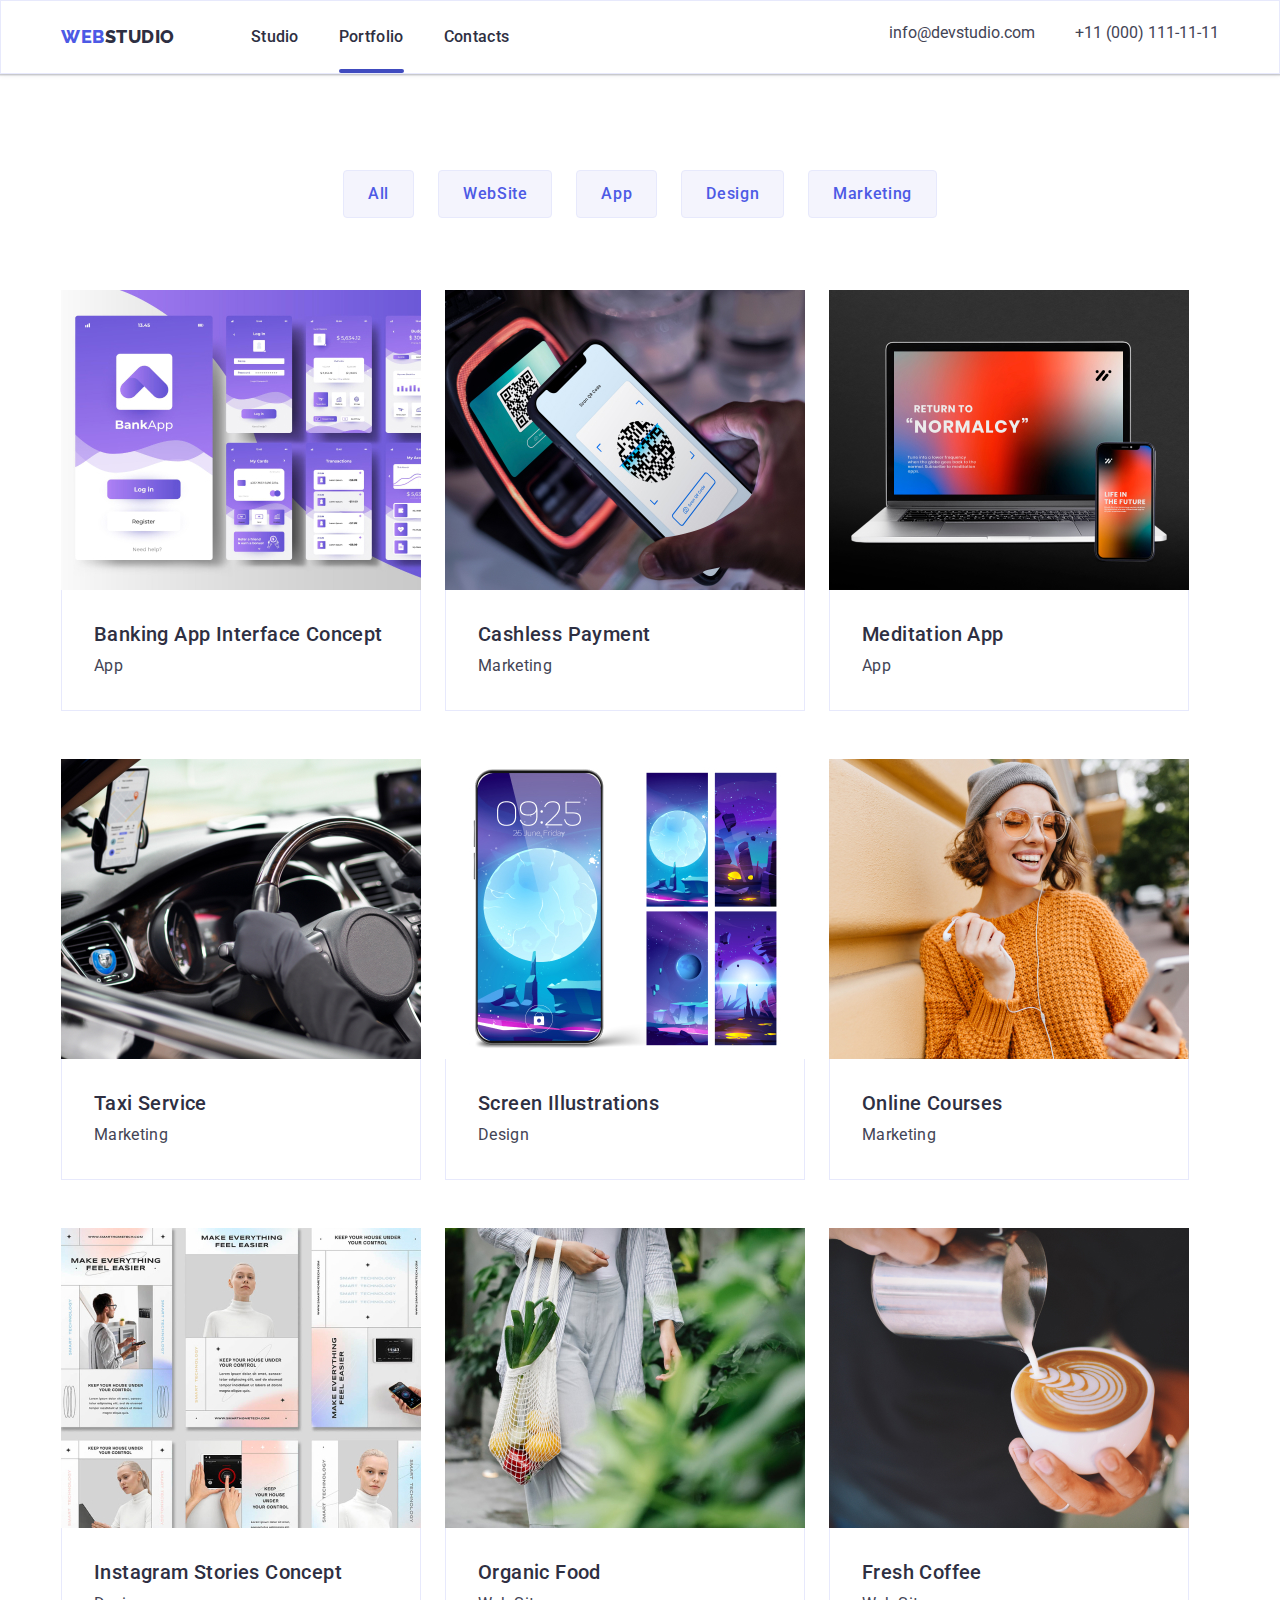
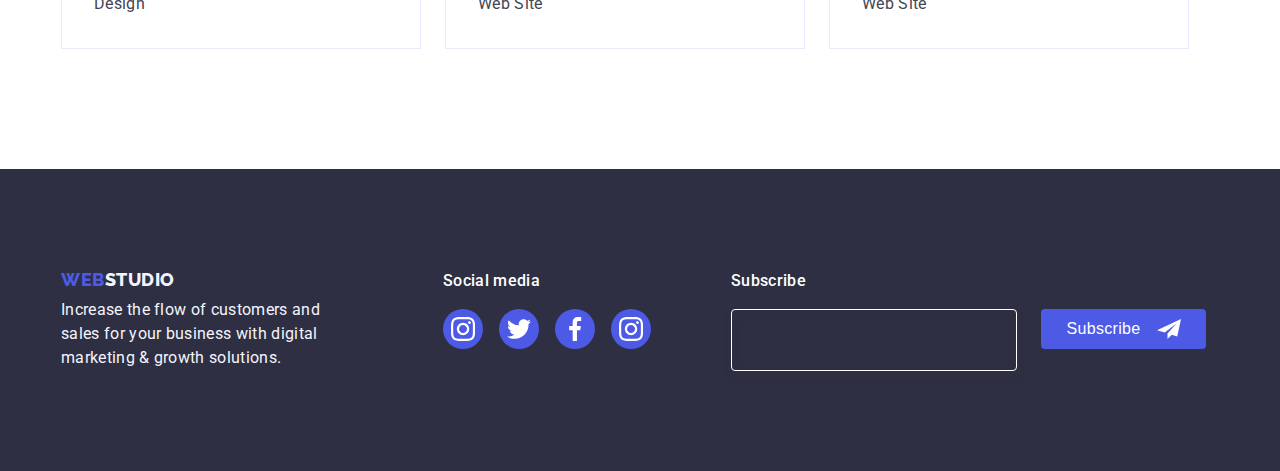
==== portfolio.html @ 652c067f "new repository" ====
<!DOCTYPE html>
<html lang="en">
  <head>
    <meta charset="UTF-8" />
    <meta http-equiv="X-UA-Compatible" content="IE=edge" />
    <meta name="viewport" content="width=device-width, initial-scale=1.0" />
    <link
      rel="stylesheet"
      href="https://cdnjs.cloudflare.com/ajax/libs/modern-normalize/1.1.0/modern-normalize.min.css"
      integrity="sha512-wpPYUAdjBVSE4KJnH1VR1HeZfpl1ub8YT/NKx4PuQ5NmX2tKuGu6U/JRp5y+Y8XG2tV+wKQpNHVUX03MfMFn9Q=="
      crossorigin="anonymous"
      referrerpolicy="no-referrer"
    />
    <link rel="stylesheet" href="css/styles.css" />
    <link rel="preconnect" href="https://fonts.googleapis.com" />
    <link rel="preconnect" href="https://fonts.gstatic.com" crossorigin />
    <link
      href="https://fonts.googleapis.com/css2?family=Raleway:wght@800&family=Roboto:wght@400;500;700&display=swap"
      rel="stylesheet"
    />
    <title>webstudio</title>
  </head>
  <body>
    <!-- heder -->
    <header class="top-header">
      <div class="contejner header-cobntejner">
        <nav class="navigation">
          <a class="logo link" href="./index.html"
            >Web<span class="logo-color">Studio</span></a
          >
          <ul class="header-list list">
            <li class="header-item">
              <a class="header-link link" href="./index.html">Studio</a>
            </li>
            <li class="header-item">
              <a class="header-link link curent" href="./portfolio.html"
                >Portfolio</a
              >
            </li>
            <li class="header-item">
              <a class="header-link link" href="">Contacts</a>
            </li>
          </ul>
        </nav>

        <address class="header-address">
          <ul class="header-address-list list">
            <li>
              <a class="mail-list link" href="mailto:info@devstudio.com"
                >info@devstudio.com</a
              >
            </li>
            <li>
              <a class="mail-list link" href="tel:+110001111111"
                >+11 (000) 111-11-11</a
              >
            </li>
          </ul>
        </address>
      </div>
    </header>

    <main class="main-sektion">
      <!-- sektione1(portfolio) -->
      <section class="sektion-btn">
        <div class="contejner">
          <h1 hidden>portfolio</h1>
          <ul class="portrtfolio-list list">
            <li class="portfolio-item">
              <button class="filters-btn" type="button">All</button>
            </li>
            <li class="portfolio-item">
              <button class="filters-btn" type="button">WebSite</button>
            </li>
            <li class="portfolio-item">
              <button class="filters-btn" type="button">App</button>
            </li>
            <li class="portfolio-item">
              <button class="filters-btn" type="button">Design</button>
            </li>
            <li class="portfolio-item">
              <button class="filters-btn" type="button">Marketing</button>
            </li>
          </ul>
        </div>

        <!-- sektione2 (portfolio) -->
        <div class="sektion-portfolio-contejner contejner">
          <ul class="btn-list list">
            <li class="lisr-item-btn">
              <div class="contejner-porfolio-wrap">
                <a class="img-btn link" href="">
                  <img src="images/sekton-portfolio/img.jpg" alt="banking app"
                /></a>
                <div class="portfolio-contejner-text">
                  <p class="portfolio-cover-text">
                    14 Stylish and User-Friendly App Design Concepts · Task
                    Manager App · Calorie Tracker App · Exotic Fruit Ecommerce
                    App · Cloud Storage App
                  </p>
                </div>
              </div>
              <div class="btn-contejner">
                <h2 class="sektion-btn-name-app">
                  Banking App Interface Concept
                </h2>
                <p class="sektion-btn-text">App</p>
              </div>
            </li>
            <li class="lisr-item-btn">
              <div class="contejner-porfolio-wrap">
                <a class="img-btn link" href="">
                  <img
                    src="images/sekton-portfolio/img2.jpg"
                    alt="cashless payment"
                /></a>
                <div class="portfolio-contejner-text">
                  <p class="portfolio-cover-text">
                    14 Stylish and User-Friendly App Design Concepts · Task
                    Manager App · Calorie Tracker App · Exotic Fruit Ecommerce
                    App · Cloud Storage App
                  </p>
                </div>
              </div>
              <div class="btn-contejner">
                <h2 class="sektion-btn-name-app">Cashless Payment</h2>
                <p class="sektion-btn-text">Marketing</p>
              </div>
            </li>
            <li class="lisr-item-btn">
              <div class="contejner-porfolio-wrap">
                <a class="img-btn link" href="">
                  <img
                    src="images/sekton-portfolio/img3.jpg"
                    alt="meditation app"
                /></a>
                <div class="portfolio-contejner-text">
                  <p class="portfolio-cover-text">
                    14 Stylish and User-Friendly App Design Concepts · Task
                    Manager App · Calorie Tracker App · Exotic Fruit Ecommerce
                    App · Cloud Storage App
                  </p>
                </div>
              </div>
              <div class="btn-contejner">
                <h2 class="sektion-btn-name-app">Meditation App</h2>
                <p class="sektion-btn-text">App</p>
              </div>
            </li>
            <li class="lisr-item-btn">
              <div class="contejner-porfolio-wrap">
                <a class="img-btn link" href="">
                  <img
                    src="images/sekton-portfolio/img4.jpg"
                    alt="taxi service"
                /></a>
                <div class="portfolio-contejner-text">
                  <p class="portfolio-cover-text">
                    14 Stylish and User-Friendly App Design Concepts · Task
                    Manager App · Calorie Tracker App · Exotic Fruit Ecommerce
                    App · Cloud Storage App
                  </p>
                </div>
              </div>
              <div class="btn-contejner">
                <h2 class="sektion-btn-name-app">Taxi Service</h2>
                <p class="sektion-btn-text">Marketing</p>
              </div>
            </li>
            <li class="lisr-item-btn">
              <div class="contejner-porfolio-wrap">
                <a class="img-btn link" href="">
                  <img
                    src="images/sekton-portfolio/img5.jpg"
                    alt="screen illustrations"
                /></a>
                <div class="portfolio-contejner-text">
                  <p class="portfolio-cover-text">
                    14 Stylish and User-Friendly App Design Concepts · Task
                    Manager App · Calorie Tracker App · Exotic Fruit Ecommerce
                    App · Cloud Storage App
                  </p>
                </div>
              </div>
              <div class="btn-contejner">
                <h2 class="sektion-btn-name-app">Screen Illustrations</h2>
                <p class="sektion-btn-text">Design</p>
              </div>
            </li>
            <li class="lisr-item-btn">
              <div class="contejner-porfolio-wrap">
                <a class="img-btn link" href="">
                  <img
                    src="images/sekton-portfolio/img6.jpg"
                    alt="Online Courses"
                /></a>
                <div class="portfolio-contejner-text">
                  <p class="portfolio-cover-text">
                    14 Stylish and User-Friendly App Design Concepts · Task
                    Manager App · Calorie Tracker App · Exotic Fruit Ecommerce
                    App · Cloud Storage App
                  </p>
                </div>
              </div>
              <div class="btn-contejner">
                <h2 class="sektion-btn-name-app">Online Courses</h2>
                <p class="sektion-btn-text">Marketing</p>
              </div>
            </li>
            <li class="lisr-item-btn">
              <div class="contejner-porfolio-wrap">
                <a class="img-btn link" href="">
                  <img
                    src="images/sekton-portfolio/img7.jpg"
                    alt="instagram stories concept"
                /></a>
                <div class="portfolio-contejner-text">
                  <p class="portfolio-cover-text">
                    14 Stylish and User-Friendly App Design Concepts · Task
                    Manager App · Calorie Tracker App · Exotic Fruit Ecommerce
                    App · Cloud Storage App
                  </p>
                </div>
              </div>
              <div class="btn-contejner">
                <h2 class="sektion-btn-name-app">Instagram Stories Concept</h2>
                <p class="sektion-btn-text">Design</p>
              </div>
            </li>
            <li class="lisr-item-btn">
              <div class="contejner-porfolio-wrap">
                <a class="img-btn link" href="">
                  <img
                    src="images/sekton-portfolio/img8.jpg"
                    alt="organic food"
                /></a>
                <div class="portfolio-contejner-text">
                  <p class="portfolio-cover-text">
                    14 Stylish and User-Friendly App Design Concepts · Task
                    Manager App · Calorie Tracker App · Exotic Fruit Ecommerce
                    App · Cloud Storage App
                  </p>
                </div>
              </div>
              <div class="btn-contejner">
                <h2 class="sektion-btn-name-app">Organic Food</h2>
                <p class="sektion-btn-text">Web Site</p>
              </div>
            </li>
            <li class="lisr-item-btn">
              <div class="contejner-porfolio-wrap">
                <a class="img-btn link" href="">
                  <img
                    src="images/sekton-portfolio/img9.jpg"
                    alt="fresh coffee"
                /></a>
                <div class="portfolio-contejner-text">
                  <p class="portfolio-cover-text">
                    14 Stylish and User-Friendly App Design Concepts · Task
                    Manager App · Calorie Tracker App · Exotic Fruit Ecommerce
                    App · Cloud Storage App
                  </p>
                </div>
              </div>
              <div class="btn-contejner">
                <h2 class="sektion-btn-name-app">Fresh Coffee</h2>
                <p class="sektion-btn-text">Web Site</p>
              </div>
            </li>
          </ul>
        </div>
      </section>
    </main>
    <!-- ------------------------footer--------------------- -->
    <footer class="bottom-sektion">
      <div class="footer-item contejner">
        <div class="">
          <a class="logo-footer link" href="./index.html"
            >Web<span class="logo-color-footer">Studio</span></a
          >
          <p class="footer-text">
            Increase the flow of customers and sales for your business with
            digital marketing & growth solutions.
          </p>
        </div>
        <div class="soc-contejner">
          <p class="social-text">Social media</p>
          <ul class="footer-soc-list list">
            <li class="footer-soc-item">
              <a href="" class="footer-soc-link link">
                <svg class="footer-icon" width="24" height="24">
                  <use href="./images/icons.svg#icon-instagram"></use>
                </svg>
              </a>
            </li>
            <li class="footer-soc-item">
              <a href="" class="footer-soc-link link">
                <svg class="footer-icon" width="24" height="24">
                  <use href="./images/icons.svg#icon-twitter"></use>
                </svg>
              </a>
            </li>
            <li class="footer-soc-item">
              <a href="" class="footer-soc-link link">
                <svg class="footer-icon" width="24" height="24">
                  <use href="./images/icons.svg#icon-facebook"></use>
                </svg>
              </a>
            </li>
            <li class="footer-soc-item">
              <a href="" class="footer-soc-link link">
                <svg class="footer-icon" width="24" height="24">
                  <use href="./images/icons.svg#icon-instagram"></use>
                </svg>
              </a>
            </li>
          </ul>
        </div>
        <div class="subscribe-sectione">
          <form>
            <div class="sub-btn-wrap">
              <p class="sub-text">Subscribe</p>
              <div class="sub-input-sektion">
                <input
                  name="email"
                  class="sub-input"
                  type="email"
                  required=""
                />
                <button class="sub-btn">
                  Subscribe<svg class="sub-icons">
                    <use href="./images/icons.svg#icon-frame"></use>
                  </svg>
                </button>
              </div>
            </div>
          </form>
        </div>
      </div>
    </footer>
  </body>
</html>
---- css/styles.css ----
body{ max-width: 1440px;
font-family: "Roboto", sans-serif;
color: #434455;
background-color: #FFFFFF;
padding: 0;
margin: 0 auto;
}
.list{ list-style: none; 
    padding: 0;
    margin: 0;
}

h1, h2, h3, h4, h5, h6{ margin: 0; }

p{ margin: 0;}

a, button {cursor: pointer;}


.link{ text-decoration: none;

}
:root {
    --color-slate: #8E8F99;
    --brand-color: #3f51b5;
    --color-ocean: #404BBF;}

/* -----------heder----------- */
.top-header{border: solid 1px #E7E9FC;
    box-shadow: 
    0px 2px 1px rgba(46, 47, 66, 0.08),
    0px 1px 1px rgba(46, 47, 66, 0.16),
    0px 1px 6px rgba(46, 47, 66, 0.08);
}
.navigation{
    display: flex;
    margin-right: auto;
    

}
.contejner{
width: 1158px;
margin: auto;
padding: 0 15px;


}
.header-cobntejner{
    display: flex;
}
.logo{ 
    font-family: "Raleway", sans-serif;
    font-style: normal;
    font-weight: 800;
    font-size: 18px;
    line-height: 1.17;
    display: flex;
    align-items: center;
    letter-spacing: 0.03em;
    text-transform: uppercase;
    color:#4d5ae5;
    margin-right: 76px;


}
.logo-color{
color:#2e2f42
}


.header-list{
display: flex;

}


.header-link{
    display: flex;
    font-weight: 500;
    font-size: 16px;
    line-height: 1.5;
    align-items: center;
    letter-spacing: 0.02em;
    color: #2E2F42;
    padding-top: 24px;
    padding-bottom: 24px;

}

.header-link:is(:hover, :focus){ color:#404BBF;
transition: transform 250ms linear;
}

.curent{
    position: relative;
}

.curent::after {
    content: "";
    width: 100%;
    height: 4px;
    left: 0;
    bottom: 0;
    position: absolute;
    border-radius: 2px;
    background-color: #404BBF;
}

.header-item{margin-right: 40px;}

.header-address{
padding: 20px 0;
}
.header-address-list{
    display: flex;
    gap: 40px;
}

.mail-list{
    font-style: normal;
    font-weight: 400;
    font-size: 16px;
    line-height: 1.5;;
    color: #434455;
    gap: 40px;
}

.mail-list:is(:hover, :focus) {
    color: #404BBF
}

/* -----------section1----------- */
.hero{
    background: #2E2F42;
    background-image:linear-gradient(
        rgba(46, 47, 66, 0.7),
        rgba(46, 47, 66, 0.7)
    ),
    url(../images/hero_bg.jpg);
    background-repeat: no-repeat;
    background-position: center;
    background-size: cover;
    padding: 188px 0;
}

.hero-text{
    max-width: 496px;
    font-weight: 700;
    font-size: 56px;
    line-height: 1.07;
    text-align: center;
    letter-spacing: 0.02em;
    color: #FFFFFF;
    margin: auto;
    margin-bottom: 48px;
}


.hero-btn{
    width: 169px;
    height: 56px;
    font-weight: 500;
    font-size: 16px;
    line-height: 1.5;
    display: block;
    align-items: center;
    letter-spacing: 0.04em;
    color: #FFFFFF;
    background: #4D5AE5;
    margin: auto;
    border-radius: 4px;
    border: none;
}

    .hero-btn:is(:hover, :focus) {
    background-color: #404BBF;
    cursor: pointer;
    border: none;}
    



/* ---------------------------------section2------------------------ */
.setion-produkt-procesing{
    padding: 120px 0;
}

.products-procesing{
display: flex;
}
.products-procesing-title{
    font-weight: 500;
    font-size: 20px;
    line-height: 1.2;
    letter-spacing: 0.02em;
    color: #2E2F42;
    margin-bottom: 8px;
    

}
.produkt-svg-images{
margin-bottom: 8PX;
}
.list-produkt{
    margin-right: 24px;

}

.produkt-icon-link{
    width: 262px;
    height: 112px;   
    background: #F4F4FD;
    border-radius: 4px;
    display: flex;
    align-items: center;
    justify-content: center;
    margin-bottom: 8px;
}


.products-procesing-text{
    font-weight: 400;
    font-size: 16px;
    line-height: 1.5;
    letter-spacing: 0.02em;
    color: #434455;
    width: 264px;
    
}





/* -----------section3----------- */
.projekt{
padding-bottom: 120px;
}
.projekt-title{
    text-align: center;
    font-weight: 700;
    font-size: 36px;
    line-height: 1.11;
    letter-spacing: 0.02em;
    text-transform: capitalize;
    color: #2e2f42;
    margin: auto;
    margin-bottom: 72px;

}
.projekt-contejner{
    display: flex;
    flex-wrap: wrap;

}

.projekt-list{
    display: flex;
    gap: 24px ;
}
.projekt-foto{
display: block;
    width: 100%;
    height: auto;
}
/* -----------section4----------- */
.team-sektion{
    background-color: #F4F4FD;
    padding: 120px 0;

}

.team{
    font-weight: 700;
    font-size: 36px;
    line-height: 1.11;
    text-align: center;
    letter-spacing: 0.02em;
    text-transform: capitalize;
    color:#2e2f42;
    margin-bottom: 72px;


}
.team-item{
    display: flex;
    gap: 24px;

}

.team-list-foto{
background-color: #FFFFFF;

}

.team-foto{display: block;
    width: 100%;
    height: auto;

}
.text-contejner{
    padding: 32px 0;
}


.team-name{
    font-weight: 500;
    font-size: 20px;
    line-height: 1.2;
    text-align: center;
    letter-spacing: 0.02em;
    color: #2E2F42;
    margin-bottom: 8px;
}
.team-position{
    font-weight: 400;
    font-size: 16px;
    line-height: 1.5;
    text-align: center;
    letter-spacing: 0.02em;
    margin-bottom: 8px;
}

.team-soc-list {
    display: flex;
    justify-content: center;
    gap: 24px;
}

.team-soc-item {
    width: 40px;
    height: 40px;
}

.team-soc-link {
    width: 100%;
    height: 100%;
    border-radius: 50%;
    background-color: #4D5AE5;
    display: flex;
    align-items: center;
    justify-content: center;
}
.team-soc-link:is(:hover, :focus){
    background-color: #404BBF;
}
.team-icon{
    fill: #F4F4FD;
}
/* ------------------sektion 5------------------- */
.customers {padding: 120px;
}

.customers-title {font-family: 'Roboto';
    font-style: normal;
    font-weight: 700;
    font-size: 36px;
    line-height: 1.11;
    text-align: center;
    letter-spacing: 0.02em;
    text-transform: capitalize;
    margin-bottom: 72px;
}

.customers-list {
    display: flex;
    justify-content: center;
    gap: 24px;
}
.customers-link:is(:hover, :focus){
border-color: #404BBF;
    transition: transform 250ms linear;
}
.customers-item{
    width: 168px;
    height: 88px;
}



.customers-link{
    width: 100%;
    height: 100%;
    display: flex;
    align-items: center;
    justify-content: center;
    border: 1px solid #8E8F99;
    border-radius: 4px;
    color: var(--color-slate)
}
.custom-icon{
    fill: var(--color-slate);
}
.customers-link:hover > .custom-icon{
    fill: var(--color-ocean)
}



/* -----------footer----------- */
.bottom-sektion{
    background-color: #2e2f42;
    padding: 100px 0;
}

.footer-item{
display: flex;
}
.logo-footer{
margin-bottom: 8px;
}

.footer-text {
    font-weight: 400;
    font-size: 16px;
    line-height: 0.66;
    letter-spacing: 0.02em;
    color: #F4F4FD;
}

.soc-contejner{
margin-right: 80px;
}
.social-text{
    font-family: 'Roboto';
    font-style: normal;
    font-weight: 500;
    font-size: 16px;
    line-height: 1.5;
    letter-spacing: 0.02em;
    color: #FFFFFF;
    margin-bottom: 16px;
}
.logo-color-footer{
    color: #f4f4fd;
}
.logo-footer{
    font-family: "Raleway", sans-serif;
    font-style: normal;
    font-weight: 800;
    font-size: 18px;
    line-height: 1.17;
    display: flex;
    align-items: center;
    letter-spacing: 0.03em;
    text-transform: uppercase;
    color: #4d5ae5

}

.footer-text{
    font-weight: 400;
    font-size: 16px;
    line-height: 1.5;
    letter-spacing: 0.02em;
    color: #f4f4fd;
    width: 262px;
    margin-right: 120px;
}

.social-text {
    width: 208px;
    display: flex;
}

.footer-soc-list {
    display: flex;
    justify-content: center;
    gap: 16px;

}

.footer-soc-item {
    width: 40px;
    height: 40px;
    display: inline-block;
}
.footer-soc-item :is(:hover, :focus) {
    background: #31D0AA;
    transition: transform 250ms linear;

}

.footer-soc-link {
    width: 100%;
    height: 100%;
    border-radius: 50%;
    background-color: #4D5AE5;
    display: flex;
    align-items: center;
    justify-content: center;
}


.footer-icon {
    fill: #FFFFFF ;
}
/* ------------------ sektione1(portfolio) ------------- */
.main-sektion{
    padding-top: 96px;
    padding-bottom: 120px ;
}


.portrtfolio-list {
    display: flex;
    padding-left: 0;
    margin-bottom: 72px ;
    justify-content: center;
    gap: 24px;

}
img{display: block;
max-width: 100%;
height: auto;}


.filters-btn{
    font-family: "Roboto", sans-serif;
    font-weight: 500;
    font-size: 16px;
    line-height: 1.5;
    display: flex;
    align-items: center;
    text-align: center;
    letter-spacing: 0.04em;
    color: #4d5ae5;
    background-color:#F4F4FD transparent;
    cursor: pointer;
    padding: 12px 24px 12px 24px;
    border-radius: 4px;
    display: flex;
    border: 1px solid #E7E9FC;
    flex-direction: row;
    align-items: center;
    height: 48px;
    background: #F4F4FD;
}

    .filters-btn:is(:hover, :focus) {
    color: #FFFFFF;
    background-color: #404BBF;
    cursor: pointer;
    box-shadow:
    0px 1px 6px rgba(46, 47, 66, 0.08),
    0px 1px 1px rgba(46, 47, 66, 0.16),
    0px 2px 1px rgba(46, 47, 66, 0.08);
}
.btn-contejner{
    border: bottom, left, right,#E7E9FC  1px; 
    padding: 32px;
}
/* ------------------ sektione2 (portfolio) ------------- */

.btn-list {
    display: flex;
    flex-wrap: wrap;
    gap: 48px 24px;
}

.contejner-porfolio-wrap {
    position: relative;
    overflow: hidden;
}

.img-btn {
    display: block;
    ;
}

.lisr-item-btn:hover {
    box-shadow:
        0px 1px 6px rgba(46, 47, 66, 0.08),
        0px 1px 1px rgba(46, 47, 66, 0.16),
        0px 2px 1px rgba(46, 47, 66, 0.08);
}

.lisr-item-btn:hover .portfolio-cover-text {
    transform: translate(0);
}

.portfolio-cover-text {
    position: absolute;
    padding: 40px;
    top: 0;
    background-color: #4D5AE5;
    color: #ffffff;
    height: 100%;
    transform: translateY(100%);
    transition: transform 250ms ease-in-out;
    overflow: auto;
    font-weight: 400;
    font-size: 16px;
    letter-spacing: 0.02em;
}

.sektion-btn-name-app {
    font-weight: 500;
    font-size: 20px;
    line-height: 1.2;
    letter-spacing: 0.02em;
    color: #2E2F42;
    margin-bottom: 8px;
}

.sektion-btn-text {
    font-weight: 400;
    font-size: 16px;
    line-height: 1.5;
    letter-spacing: 0.02em;
    color: #434455;
}

.sub-input-sektion{
display: flex;
}
.sub-text {
    font-style: normal;
    font-weight: 500;
    font-size: 16px;
    line-height: 1.5;
    letter-spacing: 0.02em;
    margin-bottom: 16px;
    color: #ffffff;
}

.sub-btn{
    width: 165px;
    height: 40px;
    border-radius: 4px;
    background-color: #4D5AE5;
    border: none;
    color: #FFFFFF;
    font-weight: 500;
    font-size: 16px;
    letter-spacing: 0.02em;
    color: #FFFFFF;
    display: flex;
    justify-content: center;
    align-items: center;
    gap: 16px;
}

.sub-icons{
    width: 24px;
    height: 24px;
    fill: #FFFFFF;
}
.btn-contejner {
    border-right-width: 1px;
    border-right-style: solid;
    border-right-color: #E7E9FC;
    border-bottom-width: 1px;
    border-bottom-style: solid;
    border-bottom-color: #E7E9FC;
    border-left-width: 1px;
    border-left-style: solid;
    border-left-color: #E7E9FC;
}

.subscribe-titel{
    font-weight: 500;
    font-size: 16px;
    line-height: 24px;
    letter-spacing: 0.02em;
    color: #FFFFFF; display: flex;

}
.sub-input{
    width: 264px;
    height: 40px;
    margin-right: 24px;
    border: 1px solid #FFFFFF;
    filter: drop-shadow(0px 4px 4px rgba(0, 0, 0, 0.15));
    border-radius: 4px;
    font-style: normal;
    font-weight: 400;
    font-size: 12px;
    background-color: transparent;
    color: #FFFFFF;
    padding: 10px

}

/* -----------------------------MODAL---------------------------- */

.backdrop{
    position: fixed;
    top: 0;
    width: 1440px;
    height: 100%;
    background-color: rgba(46, 47, 66, 0.4);
    transition: opacity 250ms ease-in-out, visibility 250ms ease-in-out;
}

.modal{
    width: 408px;
    background-color: #fff;
    border-radius: 4px;
    position: absolute;
    top: 50%;
    left: 50%;
    transform: translate(-50%, -50%) scale(1);
    transition: transform 250ms ease-in-out;
    padding-top: 72px;
    padding-right:  20px;
    padding-bottom: 20px;
    padding-left: 20px;
    
}
.backdrop.is-hidden .modal{
    transform: translate(-50%, -50%) scaleY(0);
}

.modal-btn{
    position: absolute;
    right: 24px;
    border-radius: 50px;
    border-color: transparent;
    background: transparent;
    transform: translateY(-130%);
}

.btn-close-icons
    {width: 24px;
    height: 24px;
    display: flex;
    fill: #2E2F42;
}

.is-hidden{
opacity: 0;
visibility: hidden;
pointer-events: none;
}
.modal-titel{ 
    font-style: 16px;
    font-weight: 500;
    text-align: center;
    line-height: 24px;
    letter-spacing: 0.02em;
    color: #2E2F42;
    margin-top: 24px;
    margin-bottom: 16px;
}
.input-wrap{
    position: relative;
}
.modal-form .modal-input:focus + .modal-icons {
    fill: #3f51b5;
}
.modal-input{
    width: 100%;
    height: 40px;
    border: 1px solid rgba(46, 47, 66, 0.4);
    border-radius: 4px;
    padding-left: 38px;
    outline: transparent;
}

.modal-input:focus{
    border-color: #4D5AE5;
}

.modal-input:focus + .modal-icons {
    fill: #4D5AE5;
}

.modal-icons{
    width: 18px;
    height: 24px;
    left: 16px;
    position:relative ;
    transform: translateY(-130%);
    justify-content: center;
    align-items: center;
    display: flex;
    fill: #2E2F42;
}

.modal-icons:focus{
    fill: var(--color-ocean);
}
.input-contejner{
    margin: 0 0 8px 0;
height: 58px;
}

.modal-label {
    font-weight: 400;
    font-size: 12px;
    letter-spacing: 0.01em;
    color: #8E8F99;
}

.modal-label::placeholder{
    font-size: 12px;
    color:rgba(46, 47, 66, 0.4);
}

.modal-label span{
    display: block;
    margin-bottom: 4px;
}

.send-btn{
    display: flex;
    width: 169px;
    height: 56px;
    align-items: center;
    background: #4D5AE5;
    box-shadow: 0px 4px 4px rgba(0, 0, 0, 0.15);
    border-radius: 4px;
    font-weight: 500;
    font-size: 16px;
    line-height: 1.5;
    color: #FFFFFF;
    border: none;
    margin: 0 auto;
    letter-spacing: 0.04em;
    justify-content: center;
}
.modal-textarea{
    width: 100%;
    height: 120px;
    border: 1px solid rgba(46, 47, 66, 0.4);
    border-radius: 4px;
    padding: 16px;
    outline: transparent;
    font-weight: 400;
    font-size: 12px;
    resize: none;
}
.modal-textarea:focus {
    border-color: #4D5AE5;
}
.check-text {
    font-weight: 400;
    font-size: 12px;
    letter-spacing: 0.04em;
    color: #8E8F99;
    display: flex;
    align-items: center;
    margin: 16px 0 24px;
}
.check-text::before {
    content: '';
    width: 16px;
    height: 16px;
    border: 1px solid rgba(46, 47, 66, 0.4);
    border-radius: 2px;
}
.input-check:checked + .check-text::before {
    background-color: #4D5AE5;
    border: none;
    background-image: url(../images/check.svg);
    background-position: center;
    background-repeat: no-repeat;

}
.visuallv-hidden { 
    position: absolute;
    width: 1px;
    height: 1px;
    margin: -1px;
    border: 0;
    padding: 0;
    white-space: nowrap;
    clip-path: inset (100%);
    clip: rect(0 0 0 0);
    overflow: hidden;
}
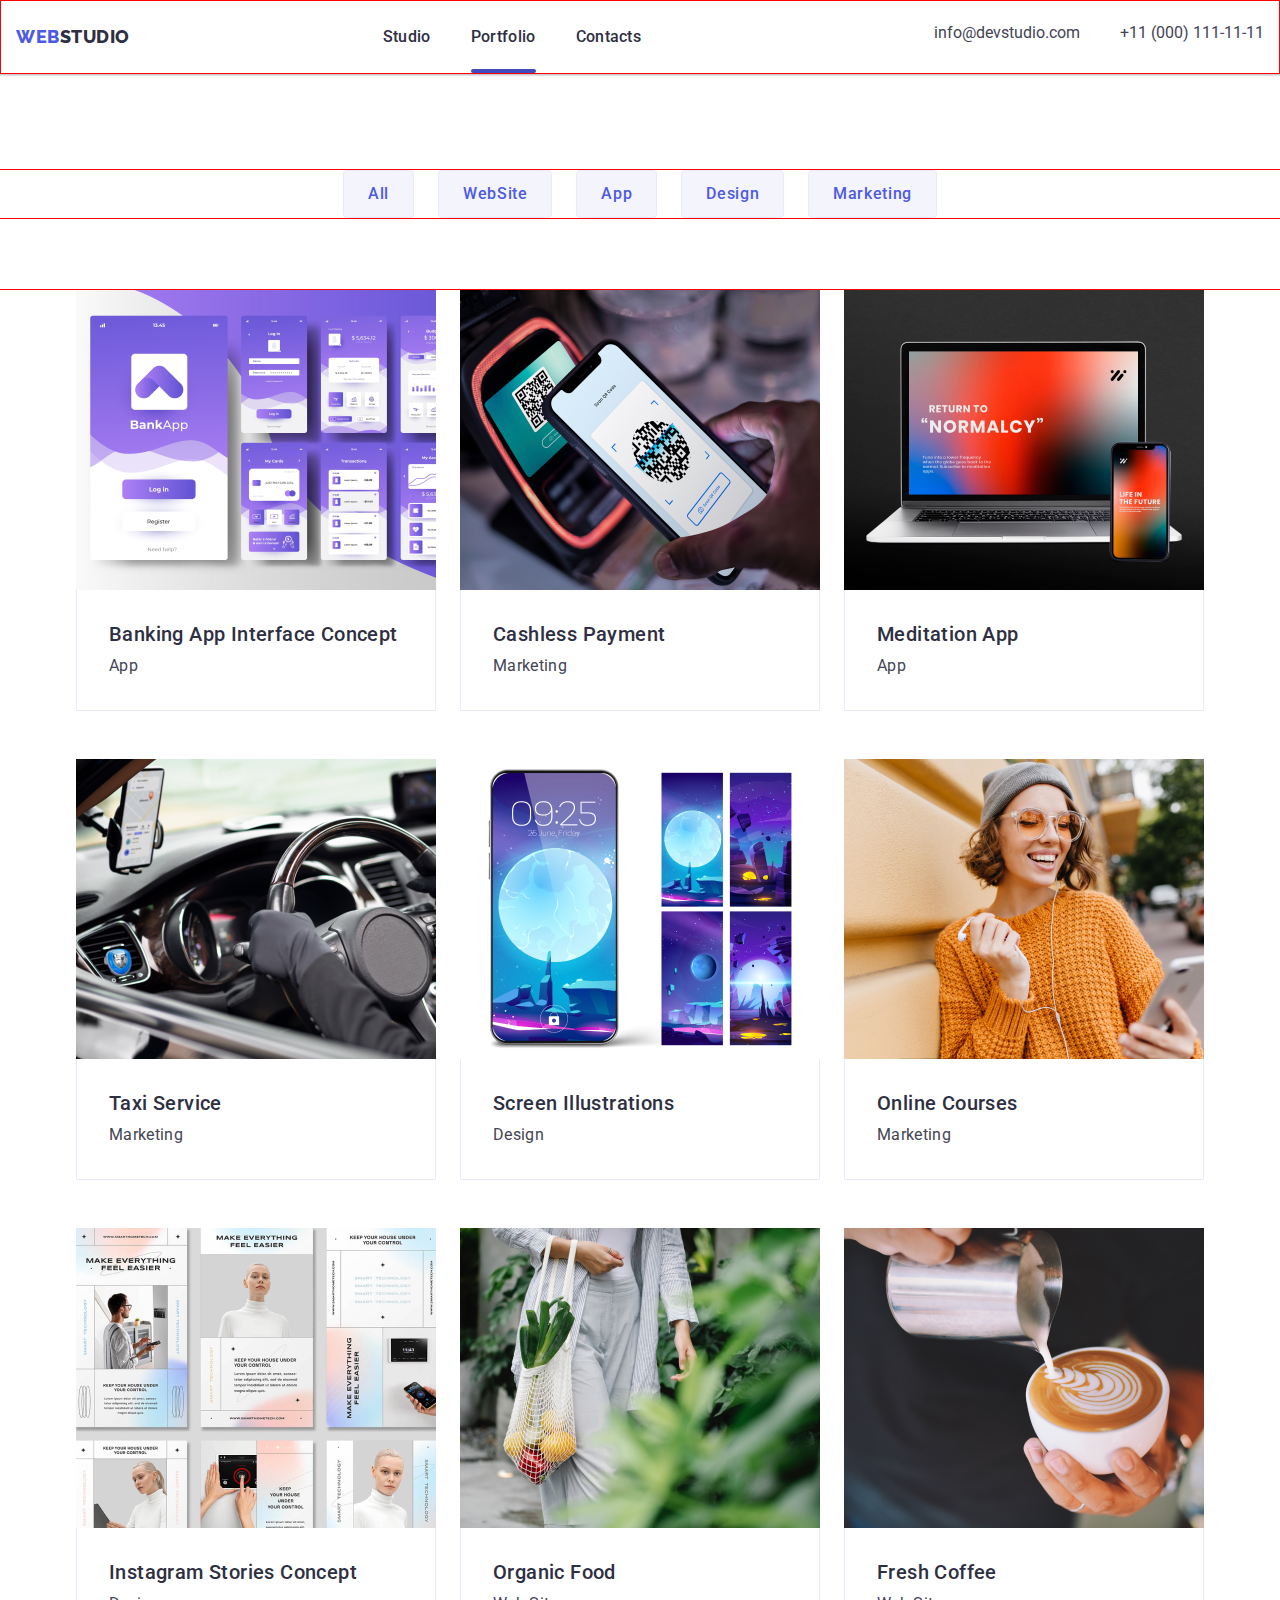
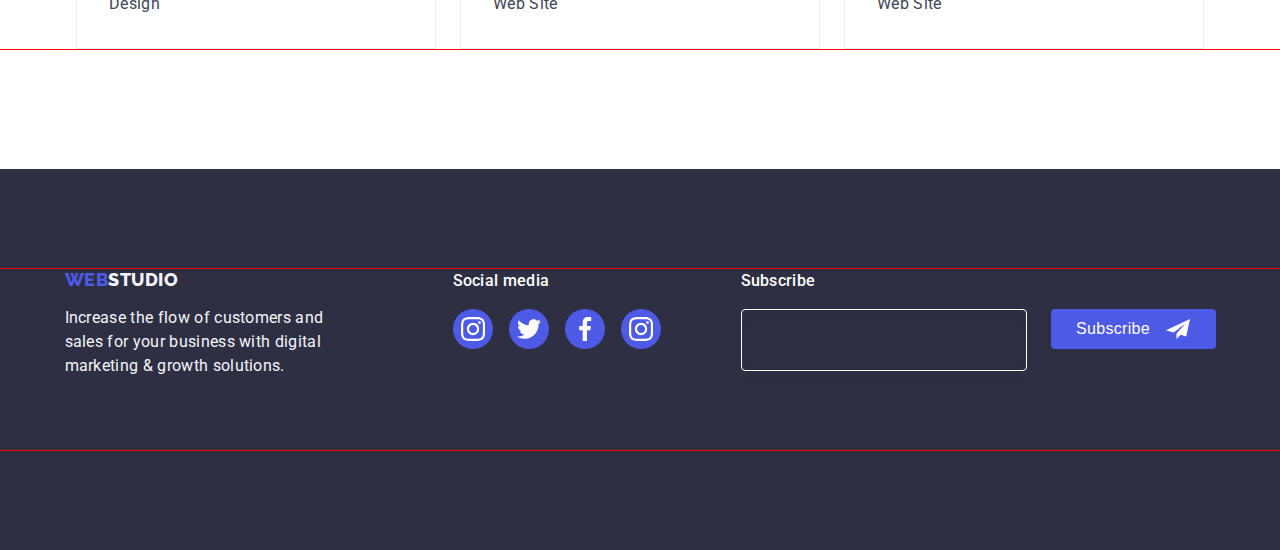
==== commit 257c4f34: "update" ====
--- a/portfolio.html
+++ b/portfolio.html
@@ -24,10 +24,10 @@
     <!-- heder -->
     <header class="top-header">
       <div class="contejner header-cobntejner">
+        <a class="logo link" href="./index.html"
+          >Web<span class="logo-color">Studio</span></a
+        >
         <nav class="navigation">
-          <a class="logo link" href="./index.html"
-            >Web<span class="logo-color">Studio</span></a
-          >
           <ul class="header-list list">
             <li class="header-item">
               <a class="header-link link" href="./index.html">Studio</a>
@@ -57,6 +57,26 @@
             </li>
           </ul>
         </address>
+
+        <button
+          class="menu-toggle js-open-menu"
+          aria-expanded="false"
+          aria-controls="mobile-menu"
+        >
+          <svg
+            width="24"
+            height="24"
+            fill="currentColor"
+            viewBox="0 0 20 20"
+            xmlns="http://www.w3.org/2000/svg"
+          >
+            <path
+              fill-rule="evenodd"
+              d="M3 5a1 1 0 011-1h12a1 1 0 110 2H4a1 1 0 01-1-1zM3 10a1 1 0 011-1h12a1 1 0 110 2H4a1 1 0 01-1-1zM3 15a1 1 0 011-1h12a1 1 0 110 2H4a1 1 0 01-1-1z"
+              clip-rule="evenodd"
+            ></path>
+          </svg>
+        </button>
       </div>
     </header>
 
--- a/css/styles.css
+++ b/css/styles.css
@@ -16,6 +16,21 @@
 
 a, button {cursor: pointer;}
 
+ul{
+    padding-left: 0;
+    margin: 0;
+}
+
+address{
+    font-style: normal;
+}
+
+img{
+    display: block;
+    max-width: 100%;
+    height: auto;
+    width: 100%;
+}
 
 .link{ text-decoration: none;
 
@@ -23,7 +38,18 @@
 :root {
     --color-slate: #8E8F99;
     --brand-color: #3f51b5;
-    --color-ocean: #404BBF;}
+    --color-ocean: #404BBF;
+}
+
+.contejner{
+min-width: 320px;
+max-width: 448px; ;
+margin-left: auto;
+margin-right: auto;
+padding: 0 15px;
+
+outline: 1px solid red;
+}
 
 /* -----------heder----------- */
 .top-header{border: solid 1px #E7E9FC;
@@ -32,21 +58,18 @@
     0px 1px 1px rgba(46, 47, 66, 0.16),
     0px 1px 6px rgba(46, 47, 66, 0.08);
 }
+.header-cobntejner{
+    display: flex;
+}
 .navigation{
     display: flex;
     margin-right: auto;
+}
+@media screen and (max-width: 767px){
+.navigation{
+    display: none;
+}
     
-
-}
-.contejner{
-width: 1158px;
-margin: auto;
-padding: 0 15px;
-
-
-}
-.header-cobntejner{
-    display: flex;
 }
 .logo{ 
     font-family: "Raleway", sans-serif;
@@ -59,9 +82,7 @@
     letter-spacing: 0.03em;
     text-transform: uppercase;
     color:#4d5ae5;
-    margin-right: 76px;
-
-
+    margin-right: auto;
 }
 .logo-color{
 color:#2e2f42
@@ -112,8 +133,8 @@
 padding: 20px 0;
 }
 .header-address-list{
-    display: flex;
-    gap: 40px;
+
+    display: none;
 }
 
 .mail-list{
@@ -183,58 +204,62 @@
 /* ---------------------------------section2------------------------ */
 .setion-produkt-procesing{
     padding: 120px 0;
+
 }
 
 .products-procesing{
 display: flex;
+flex-wrap: wrap;
+margin: auto;
+margin-bottom: 24px;
+align-items: center;
+justify-content: center;
 }
 .products-procesing-title{
-    font-weight: 500;
-    font-size: 20px;
-    line-height: 1.2;
-    letter-spacing: 0.02em;
-    color: #2E2F42;
-    margin-bottom: 8px;
-    
-
-}
-.produkt-svg-images{
-margin-bottom: 8PX;
-}
+    display: flex;
+    justify-content: center;
+    align-items: center;
+    font-weight: 700;
+    font-size: 36px;
+    line-height: 1.11;
+    letter-spacing: 0.02em;
+
+}
+.produkt-icon{
+margin-bottom: 8px;
+width: 0;
+height: 0;
+}
+
 .list-produkt{
     margin-right: 24px;
 
 }
 
 .produkt-icon-link{
-    width: 262px;
-    height: 112px;   
-    background: #F4F4FD;
-    border-radius: 4px;
-    display: flex;
-    align-items: center;
-    justify-content: center;
-    margin-bottom: 8px;
+            width: 1px;
+                height: 1px;
+                border: 0;
+                padding: 0;
+                overflow: hidden;
 }
 
 
 .products-procesing-text{
-    font-weight: 400;
+    font-family: 'Roboto';
+    font-style: normal;
+    font-weight: 500;
     font-size: 16px;
     line-height: 1.5;
     letter-spacing: 0.02em;
-    color: #434455;
-    width: 264px;
-    
-}
-
-
-
-
-
+}
 /* -----------section3----------- */
-.projekt{
-padding-bottom: 120px;
+.projekt {
+            width: 1px;
+            height: 1px;
+            border: 0;
+            padding: 0;
+            overflow: hidden;
 }
 .projekt-title{
     text-align: center;
@@ -257,7 +282,13 @@
 .projekt-list{
     display: flex;
     gap: 24px ;
-}
+    margin: auto;
+    justify-content: center;
+    align-items: center;
+}
+
+
+
 .projekt-foto{
 display: block;
     width: 100%;
@@ -265,8 +296,9 @@
 }
 /* -----------section4----------- */
 .team-sektion{
+    width: 100%;
     background-color: #F4F4FD;
-    padding: 120px 0;
+    padding: 96px 0;
 
 }
 
@@ -279,29 +311,31 @@
     text-transform: capitalize;
     color:#2e2f42;
     margin-bottom: 72px;
-
-
-}
-.team-item{
-    display: flex;
-    gap: 24px;
-
+}
+
+
+.team-item .team-list-foto{
+    flex-basis: 100%;
+        margin-bottom: 24px;
+    /* gap: 24px; */
 }
 
 .team-list-foto{
 background-color: #FFFFFF;
-
-}
-
-.team-foto{display: block;
-    width: 100%;
-    height: auto;
-
-}
+flex-wrap: wrap;
+}
+.team-foto-contejaner{
+filter: drop-shadow(0px 4px 4px rgba(0, 0, 0, 0.25));
+}
+
 .text-contejner{
     padding: 32px 0;
-}
-
+    box-shadow: 
+    0px 1px 6px rgba(46, 47, 66, 0.08),
+    0px 1px 1px rgba(46, 47, 66, 0.16),
+    0px 2px 1px rgba(46, 47, 66, 0.08);
+    border-radius: 0px 0px 4px 4px;
+}
 
 .team-name{
     font-weight: 500;
@@ -333,8 +367,8 @@
 }
 
 .team-soc-link {
-    width: 100%;
-    height: 100%;
+    width: 40px;
+    height: 40px;
     border-radius: 50%;
     background-color: #4D5AE5;
     display: flex;
@@ -344,11 +378,14 @@
 .team-soc-link:is(:hover, :focus){
     background-color: #404BBF;
 }
+
 .team-icon{
     fill: #F4F4FD;
 }
 /* ------------------sektion 5------------------- */
-.customers {padding: 120px;
+.customers {
+    margin-top: 96px;
+    margin-bottom: 96px;
 }
 
 .customers-title {font-family: 'Roboto';
@@ -363,9 +400,11 @@
 }
 
 .customers-list {
-    display: flex;
-    justify-content: center;
-    gap: 24px;
+    flex-wrap: wrap;
+    display: flex;
+    justify-content: center;
+    align-items: center;
+    gap: 72px 16px;
 }
 .customers-link:is(:hover, :focus){
 border-color: #404BBF;
@@ -374,9 +413,8 @@
 .customers-item{
     width: 168px;
     height: 88px;
-}
-
-
+
+}
 
 .customers-link{
     width: 100%;
@@ -403,9 +441,6 @@
     padding: 100px 0;
 }
 
-.footer-item{
-display: flex;
-}
 .logo-footer{
 margin-bottom: 8px;
 }
@@ -417,20 +452,20 @@
     letter-spacing: 0.02em;
     color: #F4F4FD;
 }
-
+.footer-text {
+    font-weight: 400;
+    font-size: 16px;
+    line-height: 1.5;
+    letter-spacing: 0.02em;
+    color: #f4f4fd;
+    width: 268px;
+    margin-bottom: 72px;
+}
 .soc-contejner{
-margin-right: 80px;
-}
-.social-text{
-    font-family: 'Roboto';
-    font-style: normal;
-    font-weight: 500;
-    font-size: 16px;
-    line-height: 1.5;
-    letter-spacing: 0.02em;
-    color: #FFFFFF;
-    margin-bottom: 16px;
-}
+    align-items: center;
+    justify-content: center;
+}
+
 .logo-color-footer{
     color: #f4f4fd;
 }
@@ -444,30 +479,36 @@
     align-items: center;
     letter-spacing: 0.03em;
     text-transform: uppercase;
-    color: #4d5ae5
-
-}
-
-.footer-text{
-    font-weight: 400;
+    color: #4d5ae5;
+    justify-content: center;
+    margin-bottom: 16px;
+}
+.footer-text-contejner{
+    display: flex;
+    justify-content: center;
+    align-items: center;
+}
+
+.social-text {
+    font-family: 'Roboto';
+    font-style: normal;
+    font-weight: 500;
     font-size: 16px;
     line-height: 1.5;
     letter-spacing: 0.02em;
-    color: #f4f4fd;
-    width: 262px;
-    margin-right: 120px;
-}
-
-.social-text {
-    width: 208px;
-    display: flex;
+    color: #FFFFFF;
+    margin-bottom: 16px;
+    /* width: 208px; */
+    display: flex;
+    justify-content: center;
+    align-items: center;
 }
 
 .footer-soc-list {
     display: flex;
     justify-content: center;
     gap: 16px;
-
+    margin-bottom: 72px;
 }
 
 .footer-soc-item {
@@ -490,7 +531,94 @@
     align-items: center;
     justify-content: center;
 }
-
+.sub-text{
+    font-weight: 500;
+    font-size: 16px;
+    line-height: 24px;
+    letter-spacing: 0.02em;
+    display: flex;
+    align-items: center;
+    justify-content: center;
+}
+.sub-input-sektion {
+    display: flex;
+    flex-wrap: wrap;
+justify-content: center;
+
+
+}
+
+.sub-text {
+    font-style: normal;
+    font-weight: 500;
+    font-size: 16px;
+    line-height: 1.5;
+    letter-spacing: 0.02em;
+    margin-bottom: 16px;
+    color: #ffffff;
+}
+
+.sub-btn {
+    width: 165px;
+    height: 40px;
+    border-radius: 4px;
+    background-color: #4D5AE5;
+    border: none;
+    color: #FFFFFF;
+    font-weight: 500;
+    font-size: 16px;
+    letter-spacing: 0.02em;
+    color: #FFFFFF;
+    display: flex;
+    justify-content: center;
+    align-items: center;
+    gap: 16px;
+    margin-bottom: auto;
+}
+
+.sub-icons {
+    width: 24px;
+    height: 24px;
+    fill: #FFFFFF;
+}
+
+.btn-contejner {
+    border-right-width: 1px;
+    border-right-style: solid;
+    border-right-color: #E7E9FC;
+    border-bottom-width: 1px;
+    border-bottom-style: solid;
+    border-bottom-color: #E7E9FC;
+    border-left-width: 1px;
+    border-left-style: solid;
+    border-left-color: #E7E9FC;
+}
+
+.subscribe-titel {
+    font-weight: 500;
+    font-size: 16px;
+    line-height: 24px;
+    letter-spacing: 0.02em;
+    color: #FFFFFF;
+    display: flex;
+
+}
+
+.sub-input {
+    width: 100%;
+    height: 40px;
+
+    margin-bottom: 24px;
+    border: 1px solid #FFFFFF;
+    filter: drop-shadow(0px 4px 4px rgba(0, 0, 0, 0.15));
+    border-radius: 4px;
+    font-style: normal;
+    font-weight: 400;
+    font-size: 12px;
+    background-color: transparent;
+    color: #FFFFFF;
+    padding: 10px;
+    }
 
 .footer-icon {
     fill: #FFFFFF ;
@@ -556,6 +684,7 @@
     display: flex;
     flex-wrap: wrap;
     gap: 48px 24px;
+    justify-content: center;
 }
 
 .contejner-porfolio-wrap {
@@ -611,76 +740,7 @@
     color: #434455;
 }
 
-.sub-input-sektion{
-display: flex;
-}
-.sub-text {
-    font-style: normal;
-    font-weight: 500;
-    font-size: 16px;
-    line-height: 1.5;
-    letter-spacing: 0.02em;
-    margin-bottom: 16px;
-    color: #ffffff;
-}
-
-.sub-btn{
-    width: 165px;
-    height: 40px;
-    border-radius: 4px;
-    background-color: #4D5AE5;
-    border: none;
-    color: #FFFFFF;
-    font-weight: 500;
-    font-size: 16px;
-    letter-spacing: 0.02em;
-    color: #FFFFFF;
-    display: flex;
-    justify-content: center;
-    align-items: center;
-    gap: 16px;
-}
-
-.sub-icons{
-    width: 24px;
-    height: 24px;
-    fill: #FFFFFF;
-}
-.btn-contejner {
-    border-right-width: 1px;
-    border-right-style: solid;
-    border-right-color: #E7E9FC;
-    border-bottom-width: 1px;
-    border-bottom-style: solid;
-    border-bottom-color: #E7E9FC;
-    border-left-width: 1px;
-    border-left-style: solid;
-    border-left-color: #E7E9FC;
-}
-
-.subscribe-titel{
-    font-weight: 500;
-    font-size: 16px;
-    line-height: 24px;
-    letter-spacing: 0.02em;
-    color: #FFFFFF; display: flex;
-
-}
-.sub-input{
-    width: 264px;
-    height: 40px;
-    margin-right: 24px;
-    border: 1px solid #FFFFFF;
-    filter: drop-shadow(0px 4px 4px rgba(0, 0, 0, 0.15));
-    border-radius: 4px;
-    font-style: normal;
-    font-weight: 400;
-    font-size: 12px;
-    background-color: transparent;
-    color: #FFFFFF;
-    padding: 10px
-
-}
+
 
 /* -----------------------------MODAL---------------------------- */
 
@@ -869,4 +929,267 @@
     clip-path: inset (100%);
     clip: rect(0 0 0 0);
     overflow: hidden;
+}
+
+@media screen and (min-width:320px) and (max-width:767px){ 
+.setion-produkt-procesing{
+    padding: 96px 0;
+}
+
+    .products-procesing-text{
+    margin-bottom: 72px;
+}
+
+.list-produkt{
+    margin: 0;
+
+}
+}
+
+
+
+@media screen and (min-width:768px){
+    .contejner {
+    max-width: 768px;
+    }
+    /* header */
+        .header-address-list {
+            gap: 40px;
+            display: block;
+        }
+     /* section 2 */
+    .products-procesing-text { 
+        width: 340px;
+        margin: auto;
+    }
+    /* section 4 */
+    .team-item {
+        display: flex;
+        flex-wrap: wrap;
+    }
+    .team-list-foto{
+        width: 264px;
+        height: auto;
+    }
+    .team-item .team-list-foto{
+        flex-basis: calc((100% - 48px) /2);
+        margin-right: auto;
+        margin-left: auto;
+        margin-bottom: 24px;
+    }
+    /* section 5 */
+    .customers {
+        width: 700px;
+        margin: auto;
+        padding-bottom: 96px;
+    }
+    /* footer */
+    .footer-text{
+        margin-right: 24px;
+    }
+    .footer-item {
+        display: flex;
+        flex-wrap: wrap;
+        justify-content: center;
+    }
+    .sub-input{
+        margin-right: 24px;
+        width: 264px;
+}
+    .sub-input-sektion {
+        display: flex;
+
+    }
+
+    .logo-footer {
+        justify-content: flex-start;
+    }
+    .social-text {
+        justify-content: flex-start;
+    }
+    .sub-text {
+        justify-content: flex-start;
+    }
+}
+
+
+@media screen and (min-width:1158px){
+    .contejner{
+        max-width: 1440px;
+    }
+    /* header */
+    .header-address-list{
+        display: flex;
+    }
+    /* section 2 */
+    .produkt-icon {
+        width: 64px;
+        height: 64px;
+        }
+    .produkt-icon-link {
+        width: 262px;
+        height: 112px;
+        background: #F4F4FD;
+        border-radius: 4px;
+        display: flex;
+        align-items: center;
+        justify-content: center;
+        margin-bottom: 8px;
+    }
+    .setion-produkt-procesing{
+        min-width: 1158px;
+        max-width: 1440px;
+    }
+    .products-procesing {
+        flex-wrap: nowrap;
+    }
+    .products-procesing-title {
+        display: flex;
+        justify-content: center;
+        align-items: center;
+        font-weight: 500;
+        font-size: 20px;
+        line-height: 1.2;
+        letter-spacing: 0.02em;
+        color: #2E2F42;
+        margin-bottom: 8px;
+    }
+    .products-procesing-text {
+        font-weight: 400;
+        font-size: 16px;
+        line-height: 1.5;
+        letter-spacing: 0.02em;
+        color: #434455;
+        width: 264px;
+    }
+    /* section 3 */
+    .projekt {
+        width: 100%;
+        height: 100%;
+        margin-left: auto;
+        margin-right: auto;
+        overflow: visible;
+        justify-content: center;
+        align-items: center;
+        padding-bottom: 120px;
+    }
+    /* section 4 */
+    .team-item .team-list-foto {
+        flex-basis: calc((100% - 90px) / 4);
+        flex-wrap: nowrap;
+    }
+    /* section 5 */
+    .customers{
+    width: 1158px;
+        padding: 120px 0;
+        margin: auto;
+    }
+
+    /* footer */
+.footer-text {
+    margin-right: 120px;
+    
+}
+.soc-contejner {
+    margin-right: 80px;
+}
+}
+
+/* --------------------- mobile-menu-style --------------------- */
+
+
+.menu-toggle {
+    min-height: 40px;
+    min-width: 40px;
+    display: flex;
+    align-items: center;
+    justify-content: flex-end;
+
+    margin: 0;
+    padding: 0;
+    background-color: transparent;
+    cursor: pointer;
+    border: none;
+    border-radius: 50%;
+    outline: none;
+}
+
+@media (min-width: 768px) {
+    .menu-toggle {
+        display: none;
+    }
+}
+
+.menu-toggle:hover,
+.menu-toggle:focus {
+    background-color: rgba(0, 0, 0, 0.1);
+}
+
+.menu-container {
+    position: fixed;
+    top: 0;
+    left: 0;
+
+    display: flex;
+    flex-direction: column;
+    width: 100vw;
+    height: 100vh;
+    padding: 32px;
+    background-color: #ffffff;
+    z-index: 999;
+
+    transform: translateX(100%);
+    transition: transform 250ms ease-in-out;
+}
+
+.menu-container.is-open {
+    transform: translateX(0);
+}
+
+.menu-container .menu-toggle {
+    position: absolute;
+    top: 16px;
+    right: 16px;
+    color: #2E2F42;
+}
+
+.mobile-menu {
+    padding: 0;
+    margin: 0;
+    list-style: none;
+
+    margin-bottom: auto;
+}
+
+.mobile-menu .link {
+    display: block;
+    padding: 10px;
+    color: #2E2F42;
+    text-decoration: none;
+    font-weight: 700;
+    font-size: 36px;
+    line-height: 40px;
+    letter-spacing: 0.02em;
+}
+.menu-list{
+    color: #2E2F42;
+}
+.mobile-address-item{
+    margin-bottom: 40px;
+}
+.mobile-phone-list{
+    font-weight: 700;
+    font-size: 36px;
+    line-height: 40px;
+    letter-spacing: 0.02em;
+    text-transform: capitalize;
+    color: #4D5AE5;
+}
+.mobile-soc-list{
+    display: flex;
+    justify-content: center;
+    gap: 64px;
+}
+.mobile-contacts{
+    margin-bottom: 48px;
 }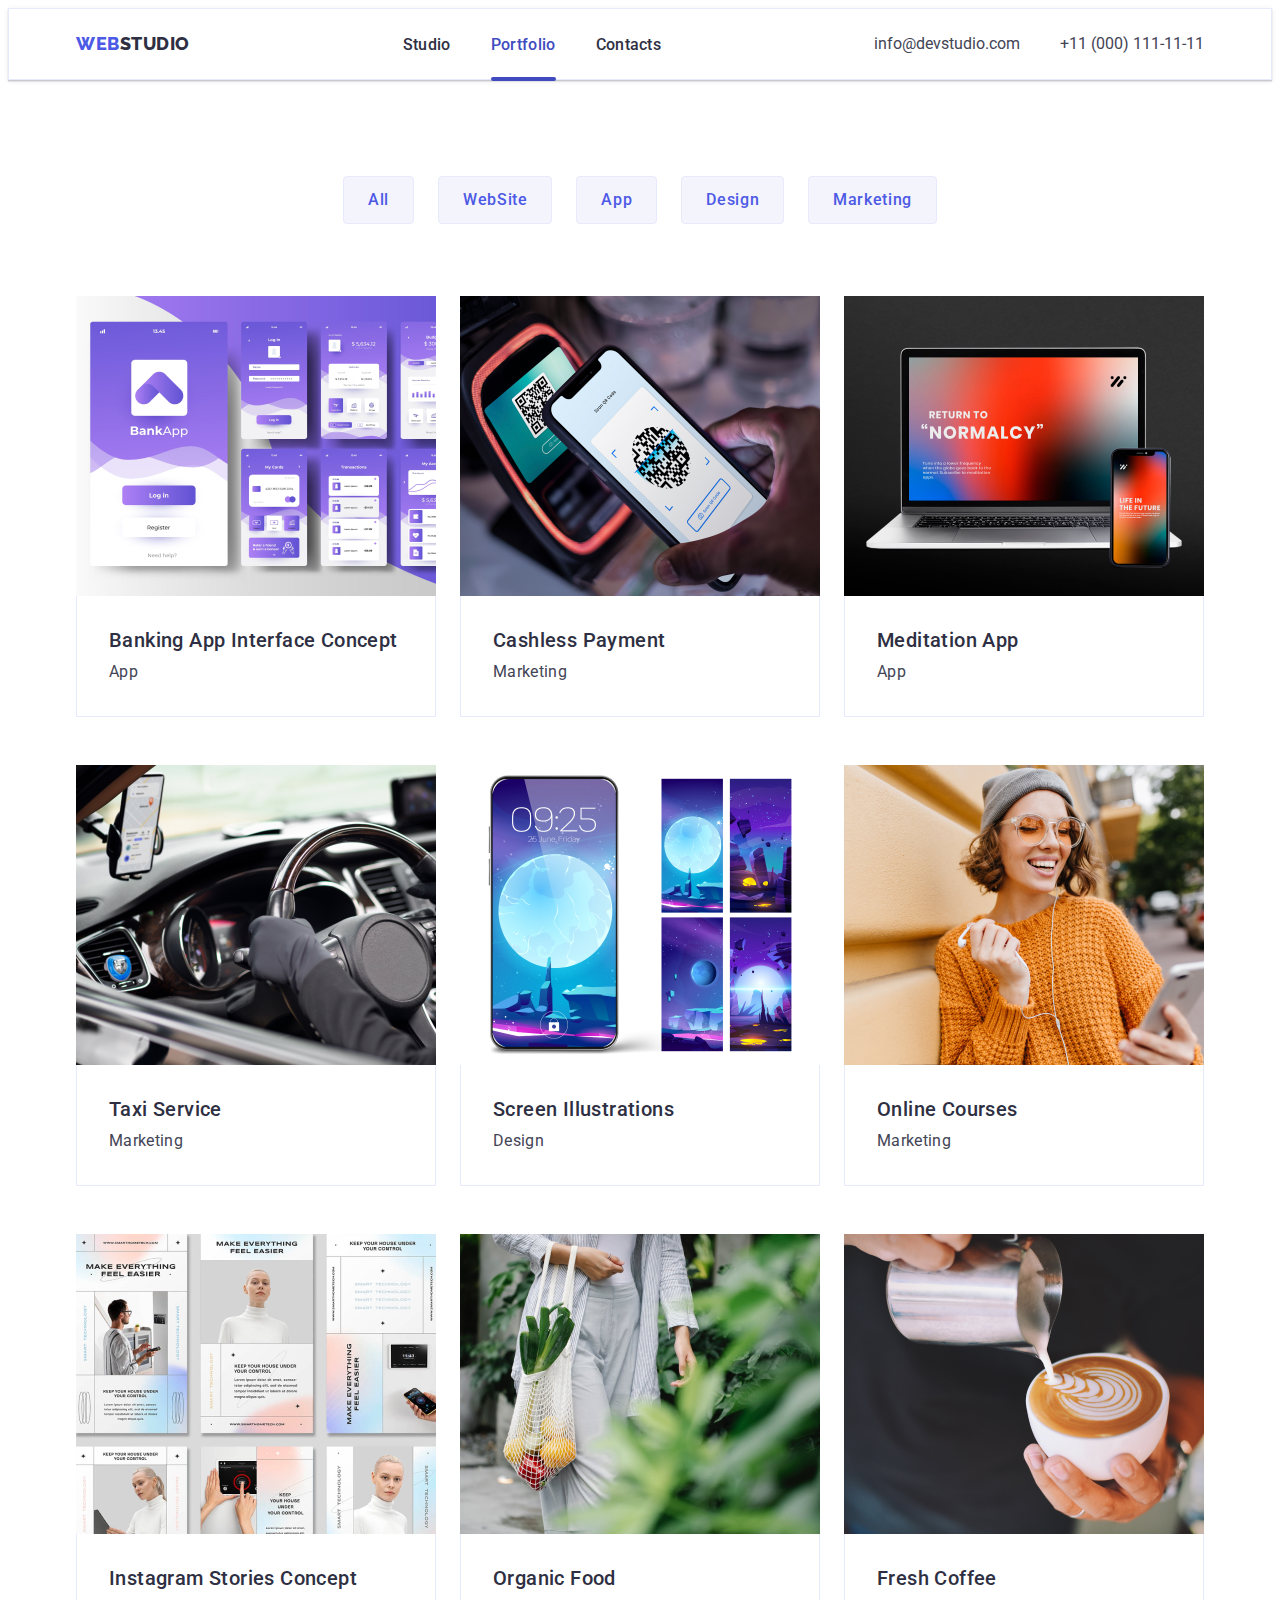
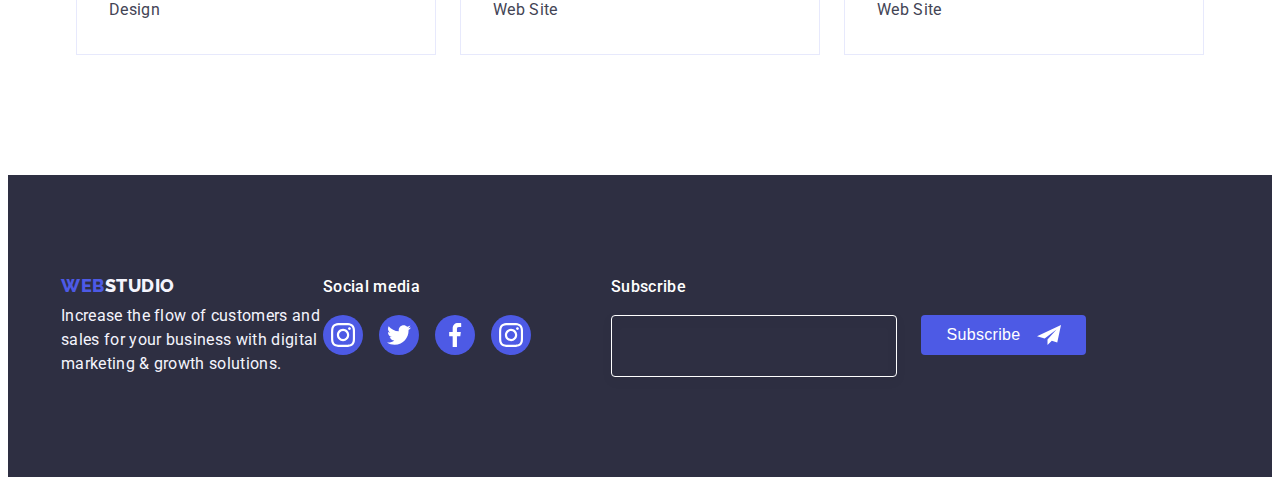
==== commit 0b6463f1: "update" ====
--- a/portfolio.html
+++ b/portfolio.html
@@ -33,7 +33,7 @@
               <a class="header-link link" href="./index.html">Studio</a>
             </li>
             <li class="header-item">
-              <a class="header-link link curent" href="./portfolio.html"
+              <a class="header-link-color link curent" href="./portfolio.html"
                 >Portfolio</a
               >
             </li>
--- a/css/styles.css
+++ b/css/styles.css
@@ -1,9 +1,7 @@
-body{ max-width: 1440px;
+body{
 font-family: "Roboto", sans-serif;
 color: #434455;
 background-color: #FFFFFF;
-padding: 0;
-margin: 0 auto;
 }
 .list{ list-style: none; 
     padding: 0;
@@ -42,17 +40,17 @@
 }
 
 .contejner{
-min-width: 320px;
-max-width: 448px; ;
+width: 420px;
 margin-left: auto;
 margin-right: auto;
 padding: 0 15px;
 
-outline: 1px solid red;
+
 }
 
 /* -----------heder----------- */
-.top-header{border: solid 1px #E7E9FC;
+.top-header{
+    border: 1px solid  #E7E9FC;
     box-shadow: 
     0px 2px 1px rgba(46, 47, 66, 0.08),
     0px 1px 1px rgba(46, 47, 66, 0.16),
@@ -60,10 +58,12 @@
 }
 .header-cobntejner{
     display: flex;
+    align-items: center;
+    height: 70px;
 }
 .navigation{
     display: flex;
-    margin-right: auto;
+    margin: auto;
 }
 @media screen and (max-width: 767px){
 .navigation{
@@ -82,7 +82,6 @@
     letter-spacing: 0.03em;
     text-transform: uppercase;
     color:#4d5ae5;
-    margin-right: auto;
 }
 .logo-color{
 color:#2e2f42
@@ -107,9 +106,21 @@
     padding-bottom: 24px;
 
 }
+.header-link-color {
+    display: flex;
+    font-weight: 500;
+    font-size: 16px;
+    line-height: 1.5;
+    align-items: center;
+    letter-spacing: 0.02em;
+    color: #404bbf;
+    padding-top: 24px;
+    padding-bottom: 24px;
+
+}
 
 .header-link:is(:hover, :focus){ color:#404BBF;
-transition: transform 250ms linear;
+
 }
 
 .curent{
@@ -127,10 +138,20 @@
     background-color: #404BBF;
 }
 
-.header-item{margin-right: 40px;}
+.header-item{
+    margin-right: 40px;
+}
+.header-item:last-child{
+    margin-right: 0;
+}
 
 .header-address{
 padding: 20px 0;
+}
+@media screen and (min-width: 768px){
+    .header-address{
+        padding: 0;
+    }
 }
 .header-address-list{
 
@@ -144,6 +165,9 @@
     line-height: 1.5;;
     color: #434455;
     gap: 40px;
+}
+@media screen and (min-width: 768px) and (max-width:1158px){
+    
 }
 
 .mail-list:is(:hover, :focus) {
@@ -161,19 +185,98 @@
     background-repeat: no-repeat;
     background-position: center;
     background-size: cover;
-    padding: 188px 0;
+    padding: 112px 0;
+}
+@media screen and (max-width: 427px) 
+{
+    .hero{
+        background-size: cover;
+        background-repeat: no-repeat;
+        background-position: center;
+    background-image:linear-gradient(rgba(46, 47, 66, 0.7),
+        rgba(46, 47, 66, 0.7)), 
+        url(../images/section-hero/Dark-bg-mob-1x.jpg);
+    }
+@media 
+(min-device-pixel-ratio: 2),
+(min-resolution: 192dpi),
+(min-resolution: 2dppx) 
+{
+    .hero{
+        background-image:linear-gradient(rgba(46, 47, 66, 0.7),
+        rgba(46, 47, 66, 0.7)),
+        url(../images/section-hero/Dark-bg-mob-2x.jpg);
+    }
+}
+}
+
+
+@media screen and (min-width:428px) and (max-width:767px){
+    .hero {
+        background-size: cover;
+        background-repeat: no-repeat;
+        background-position: center;
+        background-image:linear-gradient(rgba(46, 47, 66, 0.7),
+        rgba(46, 47, 66, 0.7)),
+        url(../images/section-hero/Dark-bg-tab-1x.jpg);
+    }
+@media(min-device-pixel-ratio: 2),
+(min-resolution: 192dpi),
+(min-resolution: 2dppx){
+    .hero {
+        background-image:linear-gradient(rgba(46, 47, 66, 0.7),
+        rgba(46, 47, 66, 0.7)),
+        url(../images/section-hero/Dark-bg-tab-2x.jpg);
+    }
+}
+}
+
+
+@media screen and (min-width:768px) {
+    .hero {
+        background-image:linear-gradient(rgba(46, 47, 66, 0.7),
+        rgba(46, 47, 66, 0.7)), 
+        url(../images/section-hero/Dark-bg-desk-1x.jpg);
+    }
+
+
+@media(min-device-pixel-ratio: 2),
+(min-resolution: 192dpi),
+(min-resolution: 2dppx) {
+    .hero {
+        background-image:linear-gradient(rgba(46, 47, 66, 0.7),
+        rgba(46, 47, 66, 0.7)),
+        url(../images/section-hero/Dark-bg-desk-2x..jpg);
+    }
+}
 }
 
 .hero-text{
-    max-width: 496px;
+    max-width: 360px;
     font-weight: 700;
-    font-size: 56px;
-    line-height: 1.07;
+    font-size: 36px;
+    line-height: 1.11;
     text-align: center;
     letter-spacing: 0.02em;
+    text-transform: capitalize;
     color: #FFFFFF;
     margin: auto;
-    margin-bottom: 48px;
+    margin-bottom: 72px;
+}
+
+@media screen and (max-width: 349px) {
+    .hero-text {
+            max-width: 360px;
+            font-weight: 700;
+            font-size: 30px;
+            line-height: 1.11;
+            text-align: center;
+            letter-spacing: 0.02em;
+            text-transform: capitalize;
+            color: #FFFFFF;
+            margin: auto;
+            margin-bottom: 72px;
+        }
 }
 
 
@@ -203,28 +306,38 @@
 
 /* ---------------------------------section2------------------------ */
 .setion-produkt-procesing{
-    padding: 120px 0;
+    padding: 96px 0;
 
 }
 
 .products-procesing{
 display: flex;
 flex-wrap: wrap;
-margin: auto;
-margin-bottom: 24px;
+
+
 align-items: center;
 justify-content: center;
 }
 .products-procesing-title{
     display: flex;
-    justify-content: center;
+    justify-content: flex-start;
     align-items: center;
     font-weight: 700;
     font-size: 36px;
     line-height: 1.11;
     letter-spacing: 0.02em;
-
-}
+    margin-bottom: 8px;
+}
+@media screen and (min-width: 320px) and (max-width:767px){
+    .products-procesing-title{
+        justify-content: center;
+    }
+}
+.products-procesing-text:nth-child(4){
+    margin-bottom: 0;
+    
+}
+
 .produkt-icon{
 margin-bottom: 8px;
 width: 0;
@@ -232,20 +345,32 @@
 }
 
 .list-produkt{
-    margin-right: 24px;
+margin-right: 24px;
+margin-bottom: 72px;
 
 }
 
 .produkt-icon-link{
-            width: 1px;
-                height: 1px;
-                border: 0;
-                padding: 0;
-                overflow: hidden;
+    width: 262px;
+        height: 112px;
+        background: #F4F4FD;
+        border-radius: 4px;
+        display: none ;
+        align-items: center;
+        justify-content: center;
+        margin-bottom: 8px;
 }
 
 
 .products-procesing-text{
+    font-family: 'Roboto';
+    font-style: normal;
+    font-weight: 500;
+    font-size: 16px;
+    line-height: 1.5;
+    letter-spacing: 0.02em;
+}
+.products-procesing-text-last{
     font-family: 'Roboto';
     font-style: normal;
     font-weight: 500;
@@ -262,6 +387,7 @@
             overflow: hidden;
 }
 .projekt-title{
+
     text-align: center;
     font-weight: 700;
     font-size: 36px;
@@ -269,9 +395,7 @@
     letter-spacing: 0.02em;
     text-transform: capitalize;
     color: #2e2f42;
-    margin: auto;
-    margin-bottom: 72px;
-
+    margin:0 auto 72px;
 }
 .projekt-contejner{
     display: flex;
@@ -286,19 +410,20 @@
     justify-content: center;
     align-items: center;
 }
-
-
-
 .projekt-foto{
 display: block;
     width: 100%;
     height: auto;
 }
+
 /* -----------section4----------- */
 .team-sektion{
     width: 100%;
     background-color: #F4F4FD;
     padding: 96px 0;
+    display: flex;
+    justify-content: center;
+    align-items: center;
 
 }
 
@@ -315,18 +440,20 @@
 
 
 .team-item .team-list-foto{
-    flex-basis: 100%;
-        margin-bottom: 24px;
+    /* flex-basis: 100%; */
+    width: 264px;
     /* gap: 24px; */
 }
-
+@media screen and (min-width: 420px){
+    .team-item .team-list-foto {
+            flex-basis: 100%;}
+}
 .team-list-foto{
 background-color: #FFFFFF;
+margin: auto;
 flex-wrap: wrap;
 }
-.team-foto-contejaner{
-filter: drop-shadow(0px 4px 4px rgba(0, 0, 0, 0.25));
-}
+
 
 .text-contejner{
     padding: 32px 0;
@@ -384,8 +511,8 @@
 }
 /* ------------------sektion 5------------------- */
 .customers {
-    margin-top: 96px;
-    margin-bottom: 96px;
+    padding: 96px   0;
+    /* margin-bottom: 96px; */
 }
 
 .customers-title {font-family: 'Roboto';
@@ -404,7 +531,7 @@
     display: flex;
     justify-content: center;
     align-items: center;
-    gap: 72px 16px;
+    gap: 72px 24px;
 }
 .customers-link:is(:hover, :focus){
 border-color: #404BBF;
@@ -437,10 +564,48 @@
 
 /* -----------footer----------- */
 .bottom-sektion{
+    width: 100%;
+padding: 96px 0;
     background-color: #2e2f42;
-    padding: 100px 0;
-}
-
+
+}
+/* @media screen and (min-width: 768px) and (max-width:1157){
+        .footer-text {
+                margin-right: 24px;
+            }
+        
+            .footer-item {
+                display: flex;
+                flex-wrap: wrap;
+                justify-content: center;
+            }
+        
+            .sub-input {
+                margin-right: 24px;
+                width: 264px;
+            }
+        
+            .sub-input-sektion {
+                display: flex;
+        
+            }
+        
+            .logo-footer {
+                justify-content: flex-start;
+            }
+        
+            .social-text {
+                justify-content: flex-start;
+            }
+        
+            .sub-text {
+                justify-content: flex-start;
+            } 
+            .sub-input-sektion{
+                flex-wrap: wrap;
+                justify-content: center;
+            }
+} */
 .logo-footer{
 margin-bottom: 8px;
 }
@@ -459,11 +624,17 @@
     letter-spacing: 0.02em;
     color: #f4f4fd;
     width: 268px;
-    margin-bottom: 72px;
+    ;
 }
 .soc-contejner{
     align-items: center;
     justify-content: center;
+    margin-bottom: 72px
+}
+.soc-contejner-logo{
+    align-items: center;
+    justify-content: center;
+    margin-bottom: 72px
 }
 
 .logo-color-footer{
@@ -477,10 +648,10 @@
     line-height: 1.17;
     display: flex;
     align-items: center;
+    justify-content: center;
     letter-spacing: 0.03em;
     text-transform: uppercase;
     color: #4d5ae5;
-    justify-content: center;
     margin-bottom: 16px;
 }
 .footer-text-contejner{
@@ -508,7 +679,6 @@
     display: flex;
     justify-content: center;
     gap: 16px;
-    margin-bottom: 72px;
 }
 
 .footer-soc-item {
@@ -531,22 +701,10 @@
     align-items: center;
     justify-content: center;
 }
-.sub-text{
-    font-weight: 500;
-    font-size: 16px;
-    line-height: 24px;
-    letter-spacing: 0.02em;
-    display: flex;
-    align-items: center;
-    justify-content: center;
-}
-.sub-input-sektion {
-    display: flex;
-    flex-wrap: wrap;
-justify-content: center;
-
-
-}
+
+    
+
+
 
 .sub-text {
     font-style: normal;
@@ -556,6 +714,9 @@
     letter-spacing: 0.02em;
     margin-bottom: 16px;
     color: #ffffff;
+    display: flex;
+    align-items: center;
+    justify-content: center;
 }
 
 .sub-btn {
@@ -573,7 +734,7 @@
     justify-content: center;
     align-items: center;
     gap: 16px;
-    margin-bottom: auto;
+margin: auto;
 }
 
 .sub-icons {
@@ -601,13 +762,13 @@
     letter-spacing: 0.02em;
     color: #FFFFFF;
     display: flex;
+    justify-content: flex-start;
 
 }
 
 .sub-input {
     width: 100%;
     height: 40px;
-
     margin-bottom: 24px;
     border: 1px solid #FFFFFF;
     filter: drop-shadow(0px 4px 4px rgba(0, 0, 0, 0.15));
@@ -747,14 +908,15 @@
 .backdrop{
     position: fixed;
     top: 0;
-    width: 1440px;
+    
+    width: 100%;
     height: 100%;
     background-color: rgba(46, 47, 66, 0.4);
     transition: opacity 250ms ease-in-out, visibility 250ms ease-in-out;
 }
 
 .modal{
-    width: 408px;
+    width: 300px;
     background-color: #fff;
     border-radius: 4px;
     position: absolute;
@@ -768,6 +930,12 @@
     padding-left: 20px;
     
 }
+
+@media screen and (min-width:420px) {
+    .modal{
+        width: 408px;
+    }
+}
 .backdrop.is-hidden .modal{
     transform: translate(-50%, -50%) scaleY(0);
 }
@@ -779,14 +947,28 @@
     border-color: transparent;
     background: transparent;
     transform: translateY(-130%);
+    border: 1px solid rgba(0, 0, 0, 0.1);
+    border-radius: 50px;
+    background-color: #E7E9FC;
+    width: 24px;
+    height: 24px;
+    display: flex;
+    align-items: center;
+    justify-content: center
+}
+.modal-btn:hover{
+    background-color: #404BBF;
+}
+.modal-btn:hover .btn-close-icons{
+    fill: #FFFFFF;
 }
 
 .btn-close-icons
-    {width: 24px;
-    height: 24px;
-    display: flex;
+    {width: 8px;
+    height: 8px;
     fill: #2E2F42;
 }
+
 
 .is-hidden{
 opacity: 0;
@@ -794,15 +976,29 @@
 pointer-events: none;
 }
 .modal-titel{ 
-    font-style: 16px;
+    font-size: 16px;
     font-weight: 500;
     text-align: center;
-    line-height: 24px;
+    line-height: 1.5;
     letter-spacing: 0.02em;
     color: #2E2F42;
     margin-top: 24px;
     margin-bottom: 16px;
 }
+
+@media screen and (min-width: 320px) and (max-width:420px) {
+    .modal-titel {
+            font-weight: 500;
+            font-size: 12px;
+            line-height: 1.5;
+            text-align: center;
+            letter-spacing: 0.02em;
+            color: #2E2F42;
+            margin-top: 24px ;
+            margin-bottom: 16px;
+}
+}
+
 .input-wrap{
     position: relative;
 }
@@ -897,12 +1093,22 @@
 .check-text {
     font-weight: 400;
     font-size: 12px;
+    line-height: 1.16;
     letter-spacing: 0.04em;
     color: #8E8F99;
     display: flex;
     align-items: center;
-    margin: 16px 0 24px;
-}
+    margin: 16px 0 24px 0;
+}
+@media screen and (min-width: 320px) and (max-width:420px) {
+    .check-text{
+font-weight: 400;
+    font-size: 8px;
+    line-height: 1.16;
+    letter-spacing: 0.04em;
+    }
+}
+
 .check-text::before {
     content: '';
     width: 16px;
@@ -910,13 +1116,13 @@
     border: 1px solid rgba(46, 47, 66, 0.4);
     border-radius: 2px;
 }
-.input-check:checked + .check-text::before {
+
+.input-check:checked+.check-text::before {
     background-color: #4D5AE5;
     border: none;
     background-image: url(../images/check.svg);
     background-position: center;
     background-repeat: no-repeat;
-
 }
 .visuallv-hidden { 
     position: absolute;
@@ -930,12 +1136,13 @@
     clip: rect(0 0 0 0);
     overflow: hidden;
 }
-
+@media screen and (max-width: 420px) {
+    .contejner{
+        width: 319px;
+    }
+    
+}
 @media screen and (min-width:320px) and (max-width:767px){ 
-.setion-produkt-procesing{
-    padding: 96px 0;
-}
-
     .products-procesing-text{
     margin-bottom: 72px;
 }
@@ -944,84 +1151,141 @@
     margin: 0;
 
 }
+
 }
 
 
 
 @media screen and (min-width:768px){
     .contejner {
-    max-width: 768px;
+    width: 768px;
     }
     /* header */
         .header-address-list {
             gap: 40px;
             display: block;
         }
+        .header-address-item{
+            margin-bottom: 12px;
+        }
+    /* section */
+    .hero-text{
+        font-weight: 700;
+        font-size: 56px;
+        line-height: 1.07;
+        text-align: center;
+        letter-spacing: 0.02em;
+        max-width: 496px;
+    }
      /* section 2 */
     .products-procesing-text { 
         width: 340px;
         margin: auto;
     }
+    .products-procesing{
+        gap: 72px 24px;
+    }
+    .list-produkt{
+        margin: 0;
+    }
     /* section 4 */
+    
     .team-item {
         display: flex;
         flex-wrap: wrap;
-    }
+        gap: 64px 24px;
+    }
+    .team-item{
+        width: 552px;
+        margin: auto;
+    }
+
     .team-list-foto{
         width: 264px;
         height: auto;
     }
+
     .team-item .team-list-foto{
         flex-basis: calc((100% - 48px) /2);
-        margin-right: auto;
-        margin-left: auto;
-        margin-bottom: 24px;
     }
     /* section 5 */
-    .customers {
-        width: 700px;
+    .customers {display: flex;
+        width: 768px;
         margin: auto;
         padding-bottom: 96px;
     }
     /* footer */
-    .footer-text{
+    .footer-item{
+        width: 552px;
+    }
+        .bottom-sektion {
+            padding: 96px 0 96px ;
+        }
+    .soc-contejner-logo {
+        width: 264px;
+    }
+    .sub-text{
+        display: flex;
+        align-items: center;
+        justify-content: center;
+        }
+    .sub-input {
+        width: 264px;
         margin-right: 24px;
     }
-    .footer-item {
-        display: flex;
-        flex-wrap: wrap;
-        justify-content: center;
-    }
-    .sub-input{
-        margin-right: 24px;
-        width: 264px;
-}
     .sub-input-sektion {
         display: flex;
-
-    }
-
-    .logo-footer {
         justify-content: flex-start;
     }
+    .footer-soc-list {
+        display: flex;
+        justify-content: flex-start;
+    }
     .social-text {
+        justify-content: flex-start;}
+    .logo-footer{
         justify-content: flex-start;
     }
-    .sub-text {
+    .footer-text-contejner {
+        display: flex;
         justify-content: flex-start;
-    }
-}
-
+        align-items: center;}
+    .sub-btn{
+        margin: 0;
+    }
+    .sub-text{width: 75px;
+        justify-content: flex-start;
+    }
+    .footer-tablet{
+        display:flex;
+        gap: 24px;
+        margin-right: 0;
+    }
+}
 
 @media screen and (min-width:1158px){
-    .contejner{
-        max-width: 1440px;
+.contejner{
+        width: 1158px;
+        margin: auto;
+        padding: 0 15px;
     }
     /* header */
     .header-address-list{
         display: flex;
+        
+    }
+    .header-cobntejner {
+        display: flex;
+        width: 1128px;
+    }
+    /* section 1 */
+    .hero{
+        padding: 188px 0;
     }
     /* section 2 */
+    .setion-produkt-procesing {
+        padding: 120px 0;
+    }
     .produkt-icon {
         width: 64px;
         height: 64px;
@@ -1036,10 +1300,6 @@
         justify-content: center;
         margin-bottom: 8px;
     }
-    .setion-produkt-procesing{
-        min-width: 1158px;
-        max-width: 1440px;
-    }
     .products-procesing {
         flex-wrap: nowrap;
     }
@@ -1076,8 +1336,11 @@
     /* section 4 */
     .team-item .team-list-foto {
         flex-basis: calc((100% - 90px) / 4);
-        flex-wrap: nowrap;
-    }
+        /* flex-wrap: nowrap; */
+        margin-bottom: 0;
+    }
+        .team-item {
+            width: 100%;}
     /* section 5 */
     .customers{
     width: 1158px;
@@ -1086,12 +1349,106 @@
     }
 
     /* footer */
-.footer-text {
-    margin-right: 120px;
-    
-}
 .soc-contejner {
     margin-right: 80px;
+    margin-bottom: 0;
+}
+
+.bottom-sektion {
+    background-color: #2e2f42;
+    padding: 100px 0;
+}
+
+.footer-item {
+    display: flex;
+}
+
+.logo-footer {
+    margin-bottom: 8px;
+}
+
+.social-text {
+    font-family: 'Roboto';
+    font-style: normal;
+    font-weight: 500;
+    font-size: 16px;
+    line-height: 1.5;
+    letter-spacing: 0.02em;
+    color: #FFFFFF;
+    margin-bottom: 16px;
+}
+
+.logo-color-footer {
+    color: #f4f4fd;
+}
+
+.logo-footer {
+    font-family: "Raleway", sans-serif;
+    font-style: normal;
+    font-weight: 800;
+    font-size: 18px;
+    line-height: 1.17;
+    display: flex;
+    align-items: center;
+justify-content: flex-start;
+    letter-spacing: 0.03em;
+    text-transform: uppercase;
+    color: #4d5ae5
+}
+
+.footer-text {
+    font-weight: 400;
+    font-size: 16px;
+    line-height: 1.5;
+    letter-spacing: 0.02em;
+    color: #f4f4fd;
+    width: 262px;
+    
+}
+
+.soc-contejner-logo{
+    margin-right: 120px;
+}
+.social-text {
+    width: 208px;
+    display: flex;
+}
+
+.footer-soc-list {
+    display: flex;
+    justify-content: center;
+    gap: 16px;
+
+}
+
+.footer-soc-item {
+    width: 40px;
+    height: 40px;
+    display: inline-block;
+}
+
+.footer-soc-item :is(:hover, :focus) {
+    background: #31D0AA;
+    transition: transform 250ms linear;
+
+}
+
+.footer-soc-link {
+    width: 100%;
+    height: 100%;
+    border-radius: 50%;
+    background-color: #4D5AE5;
+    display: flex;
+    align-items: center;
+    justify-content: center;
+}
+.sub-input{
+    width: 264px;
+    margin-right: 24px;
+    margin-bottom: 0;
+}
+.soc-contejner-logo {
+    margin-bottom: 0
 }
 }
 
@@ -1099,13 +1456,13 @@
 
 
 .menu-toggle {
-    min-height: 40px;
-    min-width: 40px;
-    display: flex;
-    align-items: center;
-    justify-content: flex-end;
-
-    margin: 0;
+    width: 24px;
+    height: 24px;
+    display: flex;
+    align-items: center;
+    justify-content: center;
+    border-radius: 50px;
+    margin-left: auto;
     padding: 0;
     background-color: transparent;
     cursor: pointer;
@@ -1129,15 +1486,13 @@
     position: fixed;
     top: 0;
     left: 0;
-
     display: flex;
     flex-direction: column;
-    width: 100vw;
-    height: 100vh;
-    padding: 32px;
+    height: 100%;
+    width: 100%;
+    padding: 80px 40px 40px 38px;
     background-color: #ffffff;
     z-index: 999;
-
     transform: translateX(100%);
     transition: transform 250ms ease-in-out;
 }
@@ -1148,31 +1503,39 @@
 
 .menu-container .menu-toggle {
     position: absolute;
-    top: 16px;
-    right: 16px;
-    color: #2E2F42;
+    top: 24px;
+    right: 24px;
+
 }
 
 .mobile-menu {
     padding: 0;
     margin: 0;
     list-style: none;
-
     margin-bottom: auto;
 }
 
 .mobile-menu .link {
-    display: block;
-    padding: 10px;
+    display: flex;
+    padding: 0;
     color: #2E2F42;
     text-decoration: none;
     font-weight: 700;
     font-size: 36px;
     line-height: 40px;
     letter-spacing: 0.02em;
-}
-.menu-list{
-    color: #2E2F42;
+    gap: 0 0 40px 0;
+}
+
+.menu-lisr:nth-child(2) {
+    margin-bottom: 40px;
+}
+.menu-lisr:nth-child(1) {
+    margin-bottom: 40px;
+}
+
+.menu-lisr{
+    color: #2e2f42;
 }
 .mobile-address-item{
     margin-bottom: 40px;
@@ -1180,16 +1543,76 @@
 .mobile-phone-list{
     font-weight: 700;
     font-size: 36px;
-    line-height: 40px;
+    line-height: 1.1;
     letter-spacing: 0.02em;
     text-transform: capitalize;
     color: #4D5AE5;
 }
+@media screen and (max-width: 420px) {
+    .mobile-phone-list{
+    font-weight: 600;
+        font-size: 25px;
+    }
+    
+}
 .mobile-soc-list{
     display: flex;
-    justify-content: center;
-    gap: 64px;
-}
+    justify-content: space-between;
+}
+
+@media screen and (min-width:420){
+    .mobile-soc-list {
+        display: flex;
+        justify-content: flex-start;
+        gap: 56px;
+    }
+}
+
 .mobile-contacts{
-    margin-bottom: 48px;
+    margin-bottom: 50px;
+}
+.mail-menu{
+    font-weight: 500;
+        font-size: 20px;
+        line-height: 1.2;
+        letter-spacing: 0.02em;
+}
+.btn-close-menu{
+    width: 8px;
+    height: 8px;
+    fill: #2E2F42;
+    
+
+}
+.menu-toggle-open{
+    min-width: 32px;
+    height: 32px;
+    display: flex;
+    align-items: center;
+    justify-content: center;
+    cursor: pointer;
+    fill: #2e2f42;
+}
+.menu-toggle-close{
+    position: absolute;
+    top: 24px;
+    right: 24px;
+    width: 24px;
+    height: 24px;
+    display: flex;
+    align-items: center;
+    justify-content: center;
+    margin: 0;
+    padding: 0;
+    border-radius: 50%;
+    background-color: #ffffff;
+    border: 1px solid #E7E9FC;
+}
+.hamburger{
+    width: 32px;
+    height: 32px;
+    fill: #2e2f42;
+}
+.menu-lisr .menu-item{
+    color: #404BBF;
 }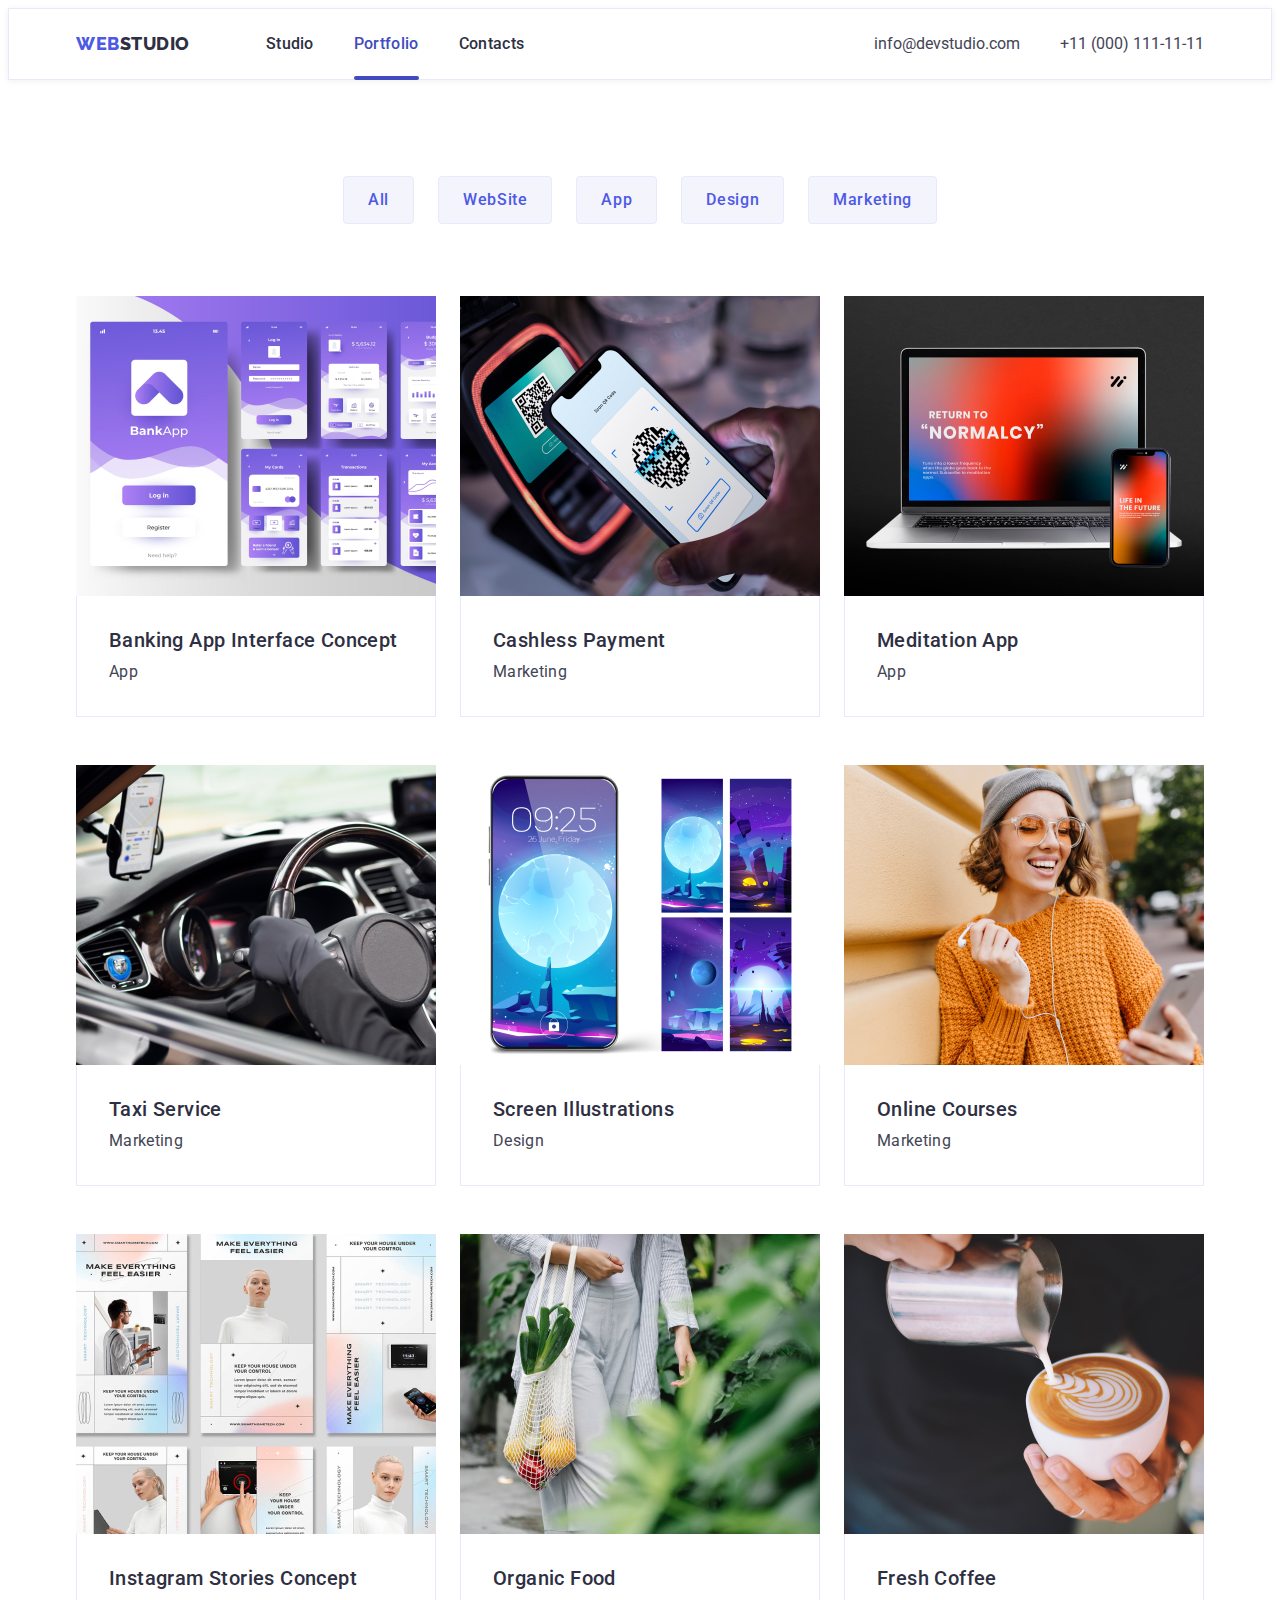
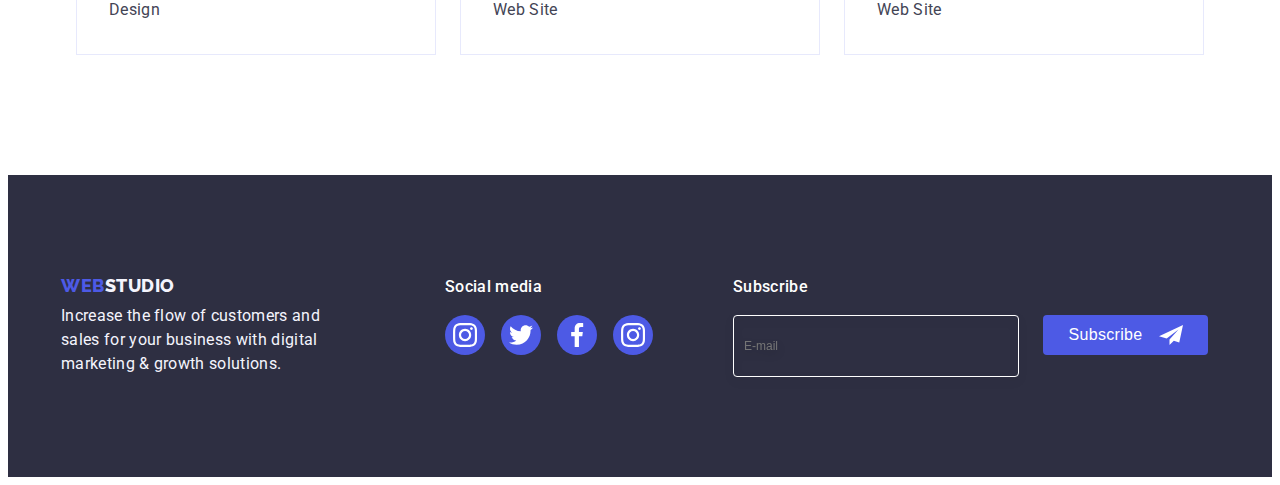
==== commit 19b016c9: "update 16.05.2023" ====
--- a/portfolio.html
+++ b/portfolio.html
@@ -294,47 +294,51 @@
     <!-- ------------------------footer--------------------- -->
     <footer class="bottom-sektion">
       <div class="footer-item contejner">
-        <div class="">
-          <a class="logo-footer link" href="./index.html"
-            >Web<span class="logo-color-footer">Studio</span></a
-          >
-          <p class="footer-text">
-            Increase the flow of customers and sales for your business with
-            digital marketing & growth solutions.
-          </p>
-        </div>
-        <div class="soc-contejner">
-          <p class="social-text">Social media</p>
-          <ul class="footer-soc-list list">
-            <li class="footer-soc-item">
-              <a href="" class="footer-soc-link link">
-                <svg class="footer-icon" width="24" height="24">
-                  <use href="./images/icons.svg#icon-instagram"></use>
-                </svg>
-              </a>
-            </li>
-            <li class="footer-soc-item">
-              <a href="" class="footer-soc-link link">
-                <svg class="footer-icon" width="24" height="24">
-                  <use href="./images/icons.svg#icon-twitter"></use>
-                </svg>
-              </a>
-            </li>
-            <li class="footer-soc-item">
-              <a href="" class="footer-soc-link link">
-                <svg class="footer-icon" width="24" height="24">
-                  <use href="./images/icons.svg#icon-facebook"></use>
-                </svg>
-              </a>
-            </li>
-            <li class="footer-soc-item">
-              <a href="" class="footer-soc-link link">
-                <svg class="footer-icon" width="24" height="24">
-                  <use href="./images/icons.svg#icon-instagram"></use>
-                </svg>
-              </a>
-            </li>
-          </ul>
+        <div class="footer-tablet">
+          <div class="soc-contejner-logo">
+            <a class="logo-footer link" href="./index.html"
+              >Web<span class="logo-color-footer">Studio</span></a
+            >
+            <div class="footer-text-contejner">
+              <p class="footer-text">
+                Increase the flow of customers and sales for your business with
+                digital marketing & growth solutions.
+              </p>
+            </div>
+          </div>
+          <div class="soc-contejner">
+            <p class="social-text">Social media</p>
+            <ul class="footer-soc-list list">
+              <li class="footer-soc-item">
+                <a href="" class="footer-soc-link link">
+                  <svg class="footer-icon" width="24" height="24">
+                    <use href="./images/icons.svg#icon-instagram"></use>
+                  </svg>
+                </a>
+              </li>
+              <li class="footer-soc-item">
+                <a href="" class="footer-soc-link link">
+                  <svg class="footer-icon" width="24" height="24">
+                    <use href="./images/icons.svg#icon-twitter"></use>
+                  </svg>
+                </a>
+              </li>
+              <li class="footer-soc-item">
+                <a href="" class="footer-soc-link link">
+                  <svg class="footer-icon" width="24" height="24">
+                    <use href="./images/icons.svg#icon-facebook"></use>
+                  </svg>
+                </a>
+              </li>
+              <li class="footer-soc-item">
+                <a href="" class="footer-soc-link link">
+                  <svg class="footer-icon" width="24" height="24">
+                    <use href="./images/icons.svg#icon-instagram"></use>
+                  </svg>
+                </a>
+              </li>
+            </ul>
+          </div>
         </div>
         <div class="subscribe-sectione">
           <form>
@@ -346,8 +350,9 @@
                   class="sub-input"
                   type="email"
                   required=""
+                  placeholder="E-mail"
                 />
-                <button class="sub-btn">
+                <button class="sub-btn" type="button">
                   Subscribe<svg class="sub-icons">
                     <use href="./images/icons.svg#icon-frame"></use>
                   </svg>
--- a/css/styles.css
+++ b/css/styles.css
@@ -51,9 +51,7 @@
 /* -----------heder----------- */
 .top-header{
     border: 1px solid  #E7E9FC;
-    box-shadow: 
-    0px 2px 1px rgba(46, 47, 66, 0.08),
-    0px 1px 1px rgba(46, 47, 66, 0.16),
+    box-shadow:
     0px 1px 6px rgba(46, 47, 66, 0.08);
 }
 .header-cobntejner{
@@ -63,7 +61,7 @@
 }
 .navigation{
     display: flex;
-    margin: auto;
+    margin-right: auto;
 }
 @media screen and (max-width: 767px){
 .navigation{
@@ -82,6 +80,7 @@
     letter-spacing: 0.03em;
     text-transform: uppercase;
     color:#4d5ae5;
+    margin-right: 76px;
 }
 .logo-color{
 color:#2e2f42
@@ -170,9 +169,6 @@
     
 }
 
-.mail-list:is(:hover, :focus) {
-    color: #404BBF
-}
 
 /* -----------section1----------- */
 .hero{
@@ -1143,15 +1139,30 @@
     
 }
 @media screen and (min-width:320px) and (max-width:767px){ 
-    .products-procesing-text{
-    margin-bottom: 72px;
-}
+    .products-procesing {
+            display: flex;
+            flex-wrap: wrap;
+            align-items: center;
+            justify-content: center;
+            gap: 72px;}
 
 .list-produkt{
+    margin: 0 ;
+
+}
+
+.team-item{
+display: flex;
+    flex-wrap: wrap;
+    align-items: center;
+    justify-content: center;
+    gap: 72px;
+}
+
+
+.logo{
     margin: 0;
-
-}
-
+}
 }
 
 
@@ -1197,7 +1208,7 @@
     }
     .team-item{
         width: 552px;
-        margin: auto;
+        margin: 0 auto;
     }
 
     .team-list-foto{
@@ -1232,6 +1243,7 @@
     .sub-input {
         width: 264px;
         margin-right: 24px;
+        margin-bottom: 0;
     }
     .sub-input-sektion {
         display: flex;
@@ -1278,10 +1290,16 @@
         display: flex;
         width: 1128px;
     }
+        .header-address-item {
+            margin-bottom: 0;
+        }
     /* section 1 */
     .hero{
+        width: 1440px;
         padding: 188px 0;
-    }
+        margin: auto;
+    }
+    
     /* section 2 */
     .setion-produkt-procesing {
         padding: 120px 0;
@@ -1305,7 +1323,7 @@
     }
     .products-procesing-title {
         display: flex;
-        justify-content: center;
+        justify-content: flex-start;
         align-items: center;
         font-weight: 500;
         font-size: 20px;
@@ -1405,7 +1423,9 @@
     width: 262px;
     
 }
-
+.footer-tablet{
+    gap: 0;
+}
 .soc-contejner-logo{
     margin-right: 120px;
 }
@@ -1573,9 +1593,10 @@
 }
 .mail-menu{
     font-weight: 500;
-        font-size: 20px;
-        line-height: 1.2;
-        letter-spacing: 0.02em;
+    font-size: 20px;
+    line-height: 1.2;
+    letter-spacing: 0.02em;
+    color: #434455;
 }
 .btn-close-menu{
     width: 8px;
